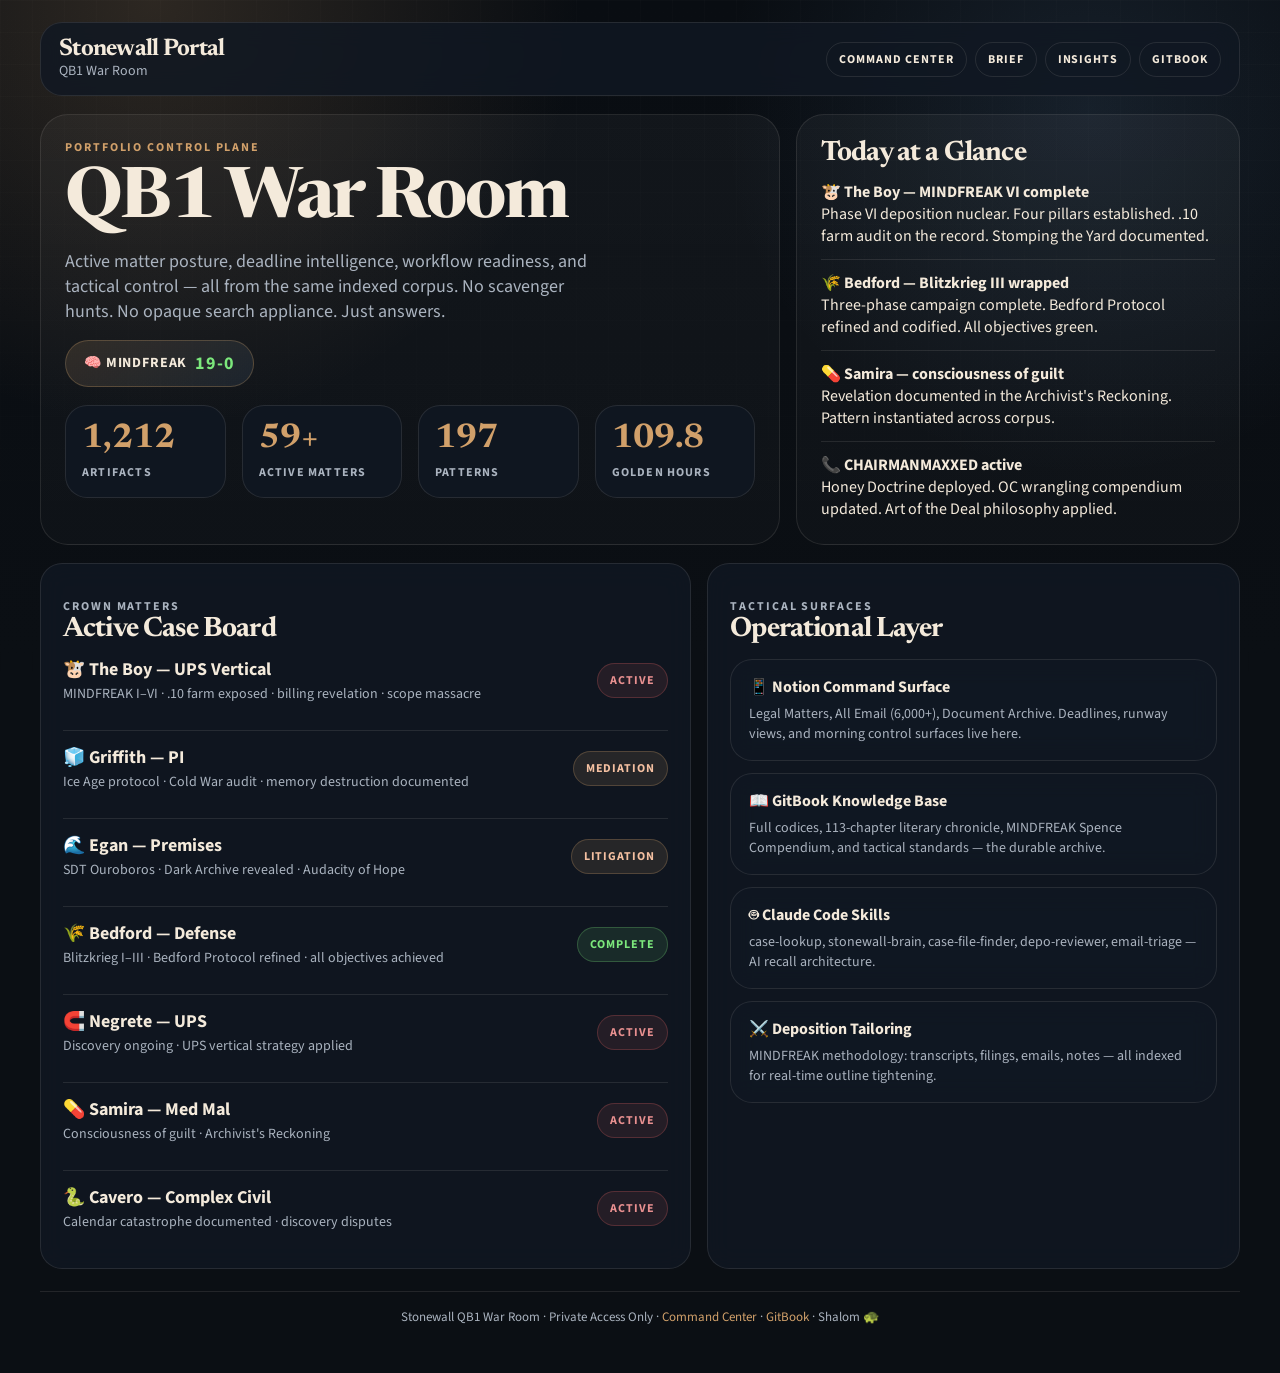
==== docs/portal/index.html @ f3777668 "feat: elite private command center rebuild — GitHub Pages Complete rewrite of docs/index.html, docs/" ====
<!DOCTYPE html>
<html lang="en">
<head>
  <meta charset="utf-8">
  <meta name="viewport" content="width=device-width, initial-scale=1">
  <title>Stonewall Portal — QB1 War Room</title>
  <meta name="description" content="Private operational portal for QB1 active matters.">
  <link rel="preconnect" href="https://fonts.googleapis.com">
  <link rel="preconnect" href="https://fonts.gstatic.com" crossorigin>
  <link href="https://fonts.googleapis.com/css2?family=Newsreader:opsz,wght@6..72,500;6..72,700&family=Source+Sans+3:wght@400;600;700&display=swap" rel="stylesheet">
  <style>
    :root {
      --bg: #0b0f14;
      --panel: rgba(17, 24, 35, 0.82);
      --line: rgba(244, 234, 219, 0.1);
      --line-strong: rgba(209, 160, 106, 0.28);
      --text: #f4eadb;
      --muted: #aab3bf;
      --accent: #d1a06a;
      --accent-2: #77a7d9;
      --accent-soft: rgba(209, 160, 106, 0.12);
      --max: 1200px;
    }
    * { box-sizing: border-box; }
    body {
      margin: 0;
      font-family: "Source Sans 3", sans-serif;
      color: var(--text);
      background:
        radial-gradient(circle at 12% 0%, rgba(209, 160, 106, 0.18), transparent 24%),
        radial-gradient(circle at 85% 8%, rgba(119, 167, 217, 0.12), transparent 22%),
        linear-gradient(180deg, #090d12 0%, var(--bg) 48%, #0b0f14 100%);
    }
    body::before {
      content: "";
      position: fixed; inset: 0;
      pointer-events: none;
      background-image:
        linear-gradient(rgba(244, 234, 219, 0.03) 1px, transparent 1px),
        linear-gradient(90deg, rgba(244, 234, 219, 0.03) 1px, transparent 1px);
      background-size: 32px 32px;
      mask-image: linear-gradient(180deg, rgba(0,0,0,0.5), transparent 85%);
    }
    a { color: inherit; }
    .shell { width: min(var(--max), calc(100% - 32px)); margin: 0 auto; padding: 22px 0 34px; }
    .topbar,
    .metric,
    .panel,
    .case-card,
    .timeline-item {
      border: 1px solid var(--line);
      border-radius: 22px;
      background: var(--panel);
      backdrop-filter: blur(12px);
    }
    .topbar {
      display: flex; align-items: center;
      justify-content: space-between;
      gap: 16px; padding: 14px 18px;
    }
    .brand {
      display: flex; flex-direction: column;
      text-decoration: none;
    }
    .brand strong, h1, h2, h3 {
      font-family: "Newsreader", serif;
      letter-spacing: -0.03em;
    }
    .brand strong { font-size: 24px; line-height: 1; }
    .brand span, .chip, .meta, .list li span, .timeline-item p, .eyebrow { color: var(--muted); }
    .brand span, .meta, .list li span, .timeline-item p { font-size: 14px; }
    .nav { display: flex; flex-wrap: wrap; gap: 8px; }
    .nav a, .chip {
      padding: 8px 12px; border-radius: 999px;
      border: 1px solid var(--line);
      text-decoration: none; font-size: 12px;
      font-weight: 700; letter-spacing: 0.08em;
      text-transform: uppercase;
      transition: background 0.15s ease, border-color 0.15s ease;
    }
    .nav a:hover { background: rgba(209, 160, 106, 0.08); border-color: var(--line-strong); }
    .hero {
      display: grid;
      grid-template-columns: minmax(0, 1.25fr) minmax(280px, 0.75fr);
      gap: 16px; padding-top: 18px;
    }
    .hero-card, .sidebar {
      padding: 24px;
      border: 1px solid var(--line);
      border-radius: 28px;
      background: linear-gradient(180deg, rgba(255,255,255,0.04), rgba(255,255,255,0.02));
    }
    .eyebrow {
      margin: 0; font-size: 12px;
      letter-spacing: 0.16em;
      text-transform: uppercase; font-weight: 700;
      color: var(--accent);
    }
    h1 { margin: 12px 0 0; font-size: clamp(42px, 6vw, 70px); line-height: 0.95; }
    .lede { margin: 14px 0 0; max-width: 58ch; font-size: 18px; color: var(--muted); }
    .mindfreak-badge {
      display: inline-flex; align-items: center; gap: 8px;
      margin-top: 16px; padding: 10px 18px;
      border-radius: 999px;
      background: linear-gradient(135deg, rgba(209, 160, 106, 0.15), rgba(119, 167, 217, 0.1));
      border: 1px solid var(--line-strong);
      font-size: 14px; font-weight: 700;
      letter-spacing: 0.06em;
    }
    .mindfreak-badge .record { color: #7ce87c; font-size: 18px; }
    .metric-grid, .content-grid { display: grid; gap: 16px; }
    .metric-grid { grid-template-columns: repeat(4, minmax(0, 1fr)); margin-top: 18px; }
    .metric {
      padding: 16px;
      transition: transform 0.2s ease, border-color 0.2s ease, box-shadow 0.2s ease;
    }
    .metric:hover {
      transform: translateY(-3px);
      border-color: var(--line-strong);
      box-shadow: 0 12px 40px rgba(209, 160, 106, 0.12);
    }
    .metric strong {
      display: block;
      font-family: "Newsreader", serif;
      font-size: 34px; line-height: 1;
      color: var(--accent);
    }
    .metric span {
      display: block; margin-top: 8px;
      font-size: 12px; letter-spacing: 0.1em;
      text-transform: uppercase; color: var(--muted);
      font-weight: 700;
    }
    .sidebar h3, .panel h2 { margin: 0; font-size: 28px; }
    .sidebar ul, .list { list-style: none; padding: 0; margin: 14px 0 0; display: grid; gap: 12px; }
    .sidebar li, .list li { padding-top: 12px; border-top: 1px solid var(--line); }
    .sidebar li:first-child, .list li:first-child { padding-top: 0; border-top: 0; }
    .content-grid { grid-template-columns: 1.1fr 0.9fr; margin-top: 18px; }
    .panel { padding: 22px; }
    .panel p { margin: 12px 0 0; color: var(--muted); }
    .kpi {
      display: flex; align-items: center;
      justify-content: space-between;
      gap: 12px; padding: 14px 0;
      border-top: 1px solid var(--line);
    }
    .kpi:first-of-type { border-top: 0; padding-top: 0; }
    .kpi strong { display: block; font-size: 18px; }
    .chip {
      background: var(--accent-soft);
      border-color: rgba(209, 160, 106, 0.26);
      color: #f4c0a1; white-space: nowrap;
    }
    .chip--green { background: rgba(124, 232, 124, 0.1); border-color: rgba(124, 232, 124, 0.25); color: #7ce87c; }
    .chip--blue { background: rgba(119, 167, 217, 0.1); border-color: rgba(119, 167, 217, 0.25); color: #a5c8ee; }
    .chip--red { background: rgba(232, 100, 100, 0.1); border-color: rgba(232, 100, 100, 0.25); color: #e89090; }
    .case-card {
      padding: 18px 20px;
      transition: transform 0.2s ease, border-color 0.2s ease, box-shadow 0.2s ease;
      cursor: default;
    }
    .case-card:hover {
      transform: translateY(-3px);
      border-color: var(--line-strong);
      box-shadow: 0 16px 40px rgba(209, 160, 106, 0.15);
    }
    .case-card strong { font-size: 17px; }
    .case-grid { display: grid; gap: 12px; margin-top: 18px; }
    .timeline { display: grid; gap: 12px; margin-top: 16px; }
    .timeline-item { padding: 16px 18px; }
    .timeline-item strong { display: block; font-size: 16px; }
    .timeline-item p { margin: 6px 0 0; }
    .footer {
      margin-top: 22px; font-size: 13px;
      color: var(--muted); text-align: center;
      padding-top: 16px; border-top: 1px solid var(--line);
    }
    .footer a { color: var(--accent); text-decoration: none; }
    .footer a:hover { text-decoration: underline; }
    @media (max-width: 980px) {
      .hero, .content-grid, .metric-grid { grid-template-columns: 1fr; }
    }
  </style>
</head>
<body>
  <main class="shell">
    <header class="topbar">
      <a class="brand" href="../">
        <strong>Stonewall Portal</strong>
        <span>QB1 War Room</span>
      </a>
      <nav class="nav" aria-label="Portal navigation">
        <a href="../">Command Center</a>
        <a href="../official-brief.html">Brief</a>
        <a href="../insights.html">Insights</a>
        <a href="https://maxwell-kemp.gitbook.io/stonewall-qb3/" target="_blank">GitBook</a>
      </nav>
    </header>

    <section class="hero">
      <div class="hero-card">
        <p class="eyebrow">Portfolio Control Plane</p>
        <h1>QB1 War Room</h1>
        <p class="lede">
          Active matter posture, deadline intelligence, workflow readiness, and tactical control — all from the same indexed corpus. No scavenger hunts. No opaque search appliance. Just answers.
        </p>
        <div class="mindfreak-badge">
          🧠 MINDFREAK <span class="record">19-0</span>
        </div>
        <div class="metric-grid">
          <article class="metric">
            <strong>1,212</strong>
            <span>artifacts</span>
          </article>
          <article class="metric">
            <strong>59+</strong>
            <span>active matters</span>
          </article>
          <article class="metric">
            <strong>197</strong>
            <span>patterns</span>
          </article>
          <article class="metric">
            <strong>109.8</strong>
            <span>golden hours</span>
          </article>
        </div>
      </div>
      <aside class="sidebar">
        <h3>Today at a Glance</h3>
        <ul>
          <li>
            <strong>🐮 The Boy — MINDFREAK VI complete</strong><br>
            <span>Phase VI deposition nuclear. Four pillars established. .10 farm audit on the record. Stomping the Yard documented.</span>
          </li>
          <li>
            <strong>🌾 Bedford — Blitzkrieg III wrapped</strong><br>
            <span>Three-phase campaign complete. Bedford Protocol refined and codified. All objectives green.</span>
          </li>
          <li>
            <strong>💊 Samira — consciousness of guilt</strong><br>
            <span>Revelation documented in the Archivist's Reckoning. Pattern instantiated across corpus.</span>
          </li>
          <li>
            <strong>📞 CHAIRMANMAXXED active</strong><br>
            <span>Honey Doctrine deployed. OC wrangling compendium updated. Art of the Deal philosophy applied.</span>
          </li>
        </ul>
      </aside>
    </section>

    <section class="content-grid">
      <article class="panel">
        <p class="eyebrow">Crown Matters</p>
        <h2>Active Case Board</h2>
        <div class="list">
          <div class="kpi">
            <div>
              <strong>🐮 The Boy — UPS Vertical</strong>
              <span class="meta">MINDFREAK I–VI · .10 farm exposed · billing revelation · scope massacre</span>
            </div>
            <span class="chip chip--red">active</span>
          </div>
          <div class="kpi">
            <div>
              <strong>🧊 Griffith — PI</strong>
              <span class="meta">Ice Age protocol · Cold War audit · memory destruction documented</span>
            </div>
            <span class="chip">mediation</span>
          </div>
          <div class="kpi">
            <div>
              <strong>🌊 Egan — Premises</strong>
              <span class="meta">SDT Ouroboros · Dark Archive revealed · Audacity of Hope</span>
            </div>
            <span class="chip">litigation</span>
          </div>
          <div class="kpi">
            <div>
              <strong>🌾 Bedford — Defense</strong>
              <span class="meta">Blitzkrieg I–III · Bedford Protocol refined · all objectives achieved</span>
            </div>
            <span class="chip chip--green">complete</span>
          </div>
          <div class="kpi">
            <div>
              <strong>🧲 Negrete — UPS</strong>
              <span class="meta">Discovery ongoing · UPS vertical strategy applied</span>
            </div>
            <span class="chip chip--red">active</span>
          </div>
          <div class="kpi">
            <div>
              <strong>💊 Samira — Med Mal</strong>
              <span class="meta">Consciousness of guilt · Archivist's Reckoning</span>
            </div>
            <span class="chip chip--red">active</span>
          </div>
          <div class="kpi">
            <div>
              <strong>🐍 Cavero — Complex Civil</strong>
              <span class="meta">Calendar catastrophe documented · discovery disputes</span>
            </div>
            <span class="chip chip--red">active</span>
          </div>
        </div>
      </article>

      <article class="panel">
        <p class="eyebrow">Tactical Surfaces</p>
        <h2>Operational Layer</h2>
        <div class="timeline">
          <div class="timeline-item">
            <strong>📱 Notion Command Surface</strong>
            <p>Legal Matters, All Email (6,000+), Document Archive. Deadlines, runway views, and morning control surfaces live here.</p>
          </div>
          <div class="timeline-item">
            <strong>📖 GitBook Knowledge Base</strong>
            <p>Full codices, 113-chapter literary chronicle, MINDFREAK Spence Compendium, and tactical standards — the durable archive.</p>
          </div>
          <div class="timeline-item">
            <strong>🤖 Claude Code Skills</strong>
            <p>case-lookup, stonewall-brain, case-file-finder, depo-reviewer, email-triage — AI recall architecture.</p>
          </div>
          <div class="timeline-item">
            <strong>⚔️ Deposition Tailoring</strong>
            <p>MINDFREAK methodology: transcripts, filings, emails, notes — all indexed for real-time outline tightening.</p>
          </div>
        </div>
      </article>
    </section>

    <p class="footer">
      Stonewall QB1 War Room · Private Access Only ·
      <a href="../">Command Center</a> ·
      <a href="https://maxwell-kemp.gitbook.io/stonewall-qb3/" target="_blank">GitBook</a> ·
      Shalom 🐢
    </p>
  </main>
</body>
</html>
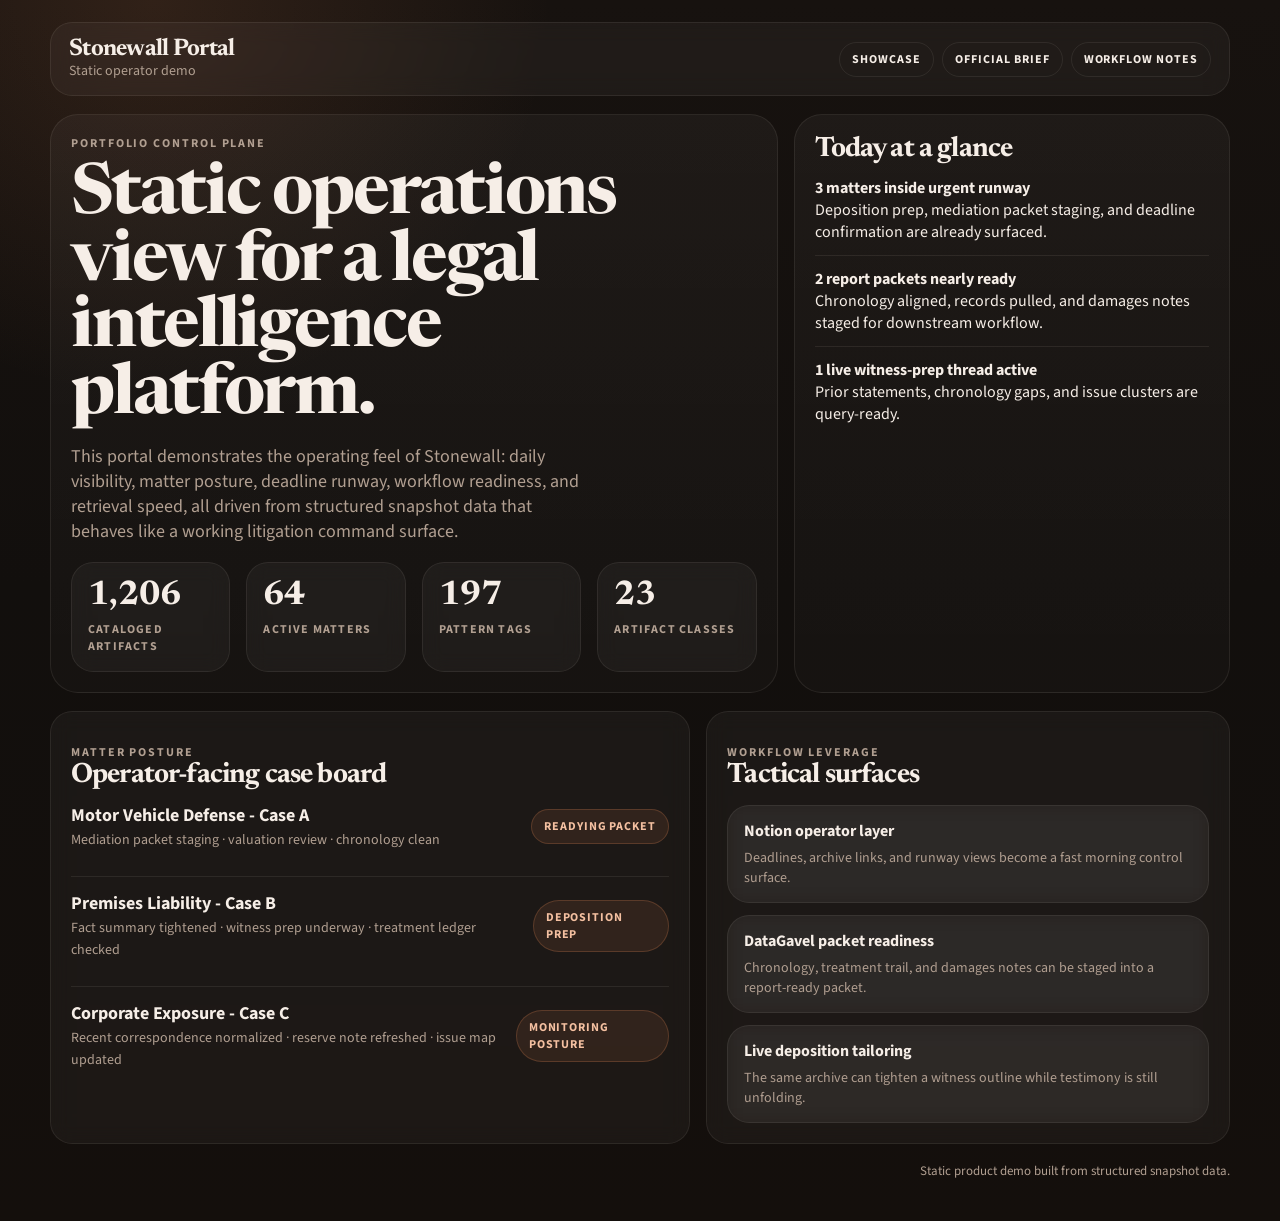
==== commit 6f25c266: "fix: restore public showcase surfaces and add gitbook quarterback path" ====
--- a/docs/portal/index.html
+++ b/docs/portal/index.html
@@ -3,23 +3,21 @@
 <head>
   <meta charset="utf-8">
   <meta name="viewport" content="width=device-width, initial-scale=1">
-  <title>Stonewall Portal — QB1 War Room</title>
-  <meta name="description" content="Private operational portal for QB1 active matters.">
+  <title>Stonewall Portal Demo</title>
+  <meta name="description" content="Static demo of the Stonewall operator portal.">
   <link rel="preconnect" href="https://fonts.googleapis.com">
   <link rel="preconnect" href="https://fonts.gstatic.com" crossorigin>
   <link href="https://fonts.googleapis.com/css2?family=Newsreader:opsz,wght@6..72,500;6..72,700&family=Source+Sans+3:wght@400;600;700&display=swap" rel="stylesheet">
   <style>
     :root {
-      --bg: #0b0f14;
-      --panel: rgba(17, 24, 35, 0.82);
-      --line: rgba(244, 234, 219, 0.1);
-      --line-strong: rgba(209, 160, 106, 0.28);
-      --text: #f4eadb;
-      --muted: #aab3bf;
-      --accent: #d1a06a;
-      --accent-2: #77a7d9;
-      --accent-soft: rgba(209, 160, 106, 0.12);
-      --max: 1200px;
+      --bg: #120f0d;
+      --panel: rgba(255,248,240,0.04);
+      --line: rgba(255,240,228,0.08);
+      --text: #f6eee7;
+      --muted: #b19f91;
+      --accent: #cf7d4e;
+      --accent-soft: rgba(207,125,78,0.12);
+      --max: 1180px;
     }
     * { box-sizing: border-box; }
     body {
@@ -27,158 +25,213 @@
       font-family: "Source Sans 3", sans-serif;
       color: var(--text);
       background:
-        radial-gradient(circle at 12% 0%, rgba(209, 160, 106, 0.18), transparent 24%),
-        radial-gradient(circle at 85% 8%, rgba(119, 167, 217, 0.12), transparent 22%),
-        linear-gradient(180deg, #090d12 0%, var(--bg) 48%, #0b0f14 100%);
-    }
-    body::before {
-      content: "";
-      position: fixed; inset: 0;
-      pointer-events: none;
-      background-image:
-        linear-gradient(rgba(244, 234, 219, 0.03) 1px, transparent 1px),
-        linear-gradient(90deg, rgba(244, 234, 219, 0.03) 1px, transparent 1px);
-      background-size: 32px 32px;
-      mask-image: linear-gradient(180deg, rgba(0,0,0,0.5), transparent 85%);
+        radial-gradient(circle at 12% 0%, rgba(207,125,78,0.14), transparent 24%),
+        linear-gradient(180deg, #17120f 0%, var(--bg) 48%, #140f0c 100%);
     }
     a { color: inherit; }
-    .shell { width: min(var(--max), calc(100% - 32px)); margin: 0 auto; padding: 22px 0 34px; }
+    .shell {
+      width: min(var(--max), calc(100% - 28px));
+      margin: 0 auto;
+      padding: 22px 0 28px;
+    }
     .topbar,
     .metric,
     .panel,
-    .case-card,
     .timeline-item {
       border: 1px solid var(--line);
       border-radius: 22px;
       background: var(--panel);
-      backdrop-filter: blur(12px);
+      backdrop-filter: blur(10px);
     }
     .topbar {
-      display: flex; align-items: center;
+      display: flex;
+      align-items: center;
       justify-content: space-between;
-      gap: 16px; padding: 14px 18px;
+      gap: 16px;
+      padding: 14px 18px;
     }
     .brand {
-      display: flex; flex-direction: column;
+      display: flex;
+      flex-direction: column;
       text-decoration: none;
     }
-    .brand strong, h1, h2, h3 {
+    .brand strong,
+    h1, h2, h3 {
       font-family: "Newsreader", serif;
       letter-spacing: -0.03em;
     }
-    .brand strong { font-size: 24px; line-height: 1; }
-    .brand span, .chip, .meta, .list li span, .timeline-item p, .eyebrow { color: var(--muted); }
-    .brand span, .meta, .list li span, .timeline-item p { font-size: 14px; }
-    .nav { display: flex; flex-wrap: wrap; gap: 8px; }
-    .nav a, .chip {
-      padding: 8px 12px; border-radius: 999px;
+    .brand strong {
+      font-size: 24px;
+      line-height: 1;
+    }
+    .brand span,
+    .chip,
+    .meta,
+    .timeline-item p,
+    .eyebrow {
+      color: var(--muted);
+    }
+    .brand span,
+    .meta,
+    .timeline-item p {
+      font-size: 14px;
+    }
+    .nav {
+      display: flex;
+      flex-wrap: wrap;
+      gap: 8px;
+    }
+    .nav a,
+    .chip {
+      padding: 8px 12px;
+      border-radius: 999px;
       border: 1px solid var(--line);
-      text-decoration: none; font-size: 12px;
-      font-weight: 700; letter-spacing: 0.08em;
+      text-decoration: none;
+      font-size: 12px;
+      font-weight: 700;
+      letter-spacing: 0.08em;
       text-transform: uppercase;
-      transition: background 0.15s ease, border-color 0.15s ease;
-    }
-    .nav a:hover { background: rgba(209, 160, 106, 0.08); border-color: var(--line-strong); }
+    }
     .hero {
       display: grid;
       grid-template-columns: minmax(0, 1.25fr) minmax(280px, 0.75fr);
-      gap: 16px; padding-top: 18px;
-    }
-    .hero-card, .sidebar {
-      padding: 24px;
+      gap: 16px;
+      padding-top: 18px;
+    }
+    .hero-card,
+    .sidebar {
+      padding: 20px;
       border: 1px solid var(--line);
       border-radius: 28px;
       background: linear-gradient(180deg, rgba(255,255,255,0.04), rgba(255,255,255,0.02));
     }
     .eyebrow {
-      margin: 0; font-size: 12px;
+      margin: 0;
+      font-size: 12px;
       letter-spacing: 0.16em;
-      text-transform: uppercase; font-weight: 700;
-      color: var(--accent);
-    }
-    h1 { margin: 12px 0 0; font-size: clamp(42px, 6vw, 70px); line-height: 0.95; }
-    .lede { margin: 14px 0 0; max-width: 58ch; font-size: 18px; color: var(--muted); }
-    .mindfreak-badge {
-      display: inline-flex; align-items: center; gap: 8px;
-      margin-top: 16px; padding: 10px 18px;
-      border-radius: 999px;
-      background: linear-gradient(135deg, rgba(209, 160, 106, 0.15), rgba(119, 167, 217, 0.1));
-      border: 1px solid var(--line-strong);
-      font-size: 14px; font-weight: 700;
-      letter-spacing: 0.06em;
-    }
-    .mindfreak-badge .record { color: #7ce87c; font-size: 18px; }
-    .metric-grid, .content-grid { display: grid; gap: 16px; }
-    .metric-grid { grid-template-columns: repeat(4, minmax(0, 1fr)); margin-top: 18px; }
+      text-transform: uppercase;
+      font-weight: 700;
+    }
+    h1 {
+      margin: 12px 0 0;
+      font-size: clamp(42px, 6vw, 70px);
+      line-height: 0.95;
+    }
+    .lede {
+      margin: 14px 0 0;
+      max-width: 58ch;
+      font-size: 18px;
+      color: var(--muted);
+    }
+    .metric-grid,
+    .content-grid {
+      display: grid;
+      gap: 16px;
+    }
+    .metric-grid {
+      grid-template-columns: repeat(4, minmax(0, 1fr));
+      margin-top: 18px;
+    }
     .metric {
       padding: 16px;
-      transition: transform 0.2s ease, border-color 0.2s ease, box-shadow 0.2s ease;
-    }
-    .metric:hover {
-      transform: translateY(-3px);
-      border-color: var(--line-strong);
-      box-shadow: 0 12px 40px rgba(209, 160, 106, 0.12);
     }
     .metric strong {
       display: block;
       font-family: "Newsreader", serif;
-      font-size: 34px; line-height: 1;
-      color: var(--accent);
+      font-size: 34px;
+      line-height: 1;
     }
     .metric span {
-      display: block; margin-top: 8px;
-      font-size: 12px; letter-spacing: 0.1em;
-      text-transform: uppercase; color: var(--muted);
+      display: block;
+      margin-top: 8px;
+      font-size: 12px;
+      letter-spacing: 0.1em;
+      text-transform: uppercase;
+      color: var(--muted);
       font-weight: 700;
     }
-    .sidebar h3, .panel h2 { margin: 0; font-size: 28px; }
-    .sidebar ul, .list { list-style: none; padding: 0; margin: 14px 0 0; display: grid; gap: 12px; }
-    .sidebar li, .list li { padding-top: 12px; border-top: 1px solid var(--line); }
-    .sidebar li:first-child, .list li:first-child { padding-top: 0; border-top: 0; }
-    .content-grid { grid-template-columns: 1.1fr 0.9fr; margin-top: 18px; }
-    .panel { padding: 22px; }
-    .panel p { margin: 12px 0 0; color: var(--muted); }
+    .sidebar h3,
+    .panel h2 {
+      margin: 0;
+      font-size: 28px;
+    }
+    .sidebar ul,
+    .list {
+      list-style: none;
+      padding: 0;
+      margin: 14px 0 0;
+      display: grid;
+      gap: 12px;
+    }
+    .sidebar li,
+    .list li {
+      padding-top: 12px;
+      border-top: 1px solid var(--line);
+    }
+    .sidebar li:first-child,
+    .list li:first-child {
+      padding-top: 0;
+      border-top: 0;
+    }
+    .content-grid {
+      grid-template-columns: 1.1fr 0.9fr;
+      margin-top: 18px;
+    }
+    .panel {
+      padding: 20px;
+    }
+    .panel p {
+      margin: 12px 0 0;
+      color: var(--muted);
+    }
     .kpi {
-      display: flex; align-items: center;
+      display: flex;
+      align-items: center;
       justify-content: space-between;
-      gap: 12px; padding: 14px 0;
+      gap: 12px;
+      padding: 14px 0;
       border-top: 1px solid var(--line);
     }
-    .kpi:first-of-type { border-top: 0; padding-top: 0; }
-    .kpi strong { display: block; font-size: 18px; }
+    .kpi:first-of-type {
+      border-top: 0;
+      padding-top: 0;
+    }
+    .kpi strong {
+      display: block;
+      font-size: 18px;
+    }
     .chip {
       background: var(--accent-soft);
-      border-color: rgba(209, 160, 106, 0.26);
-      color: #f4c0a1; white-space: nowrap;
-    }
-    .chip--green { background: rgba(124, 232, 124, 0.1); border-color: rgba(124, 232, 124, 0.25); color: #7ce87c; }
-    .chip--blue { background: rgba(119, 167, 217, 0.1); border-color: rgba(119, 167, 217, 0.25); color: #a5c8ee; }
-    .chip--red { background: rgba(232, 100, 100, 0.1); border-color: rgba(232, 100, 100, 0.25); color: #e89090; }
-    .case-card {
-      padding: 18px 20px;
-      transition: transform 0.2s ease, border-color 0.2s ease, box-shadow 0.2s ease;
-      cursor: default;
-    }
-    .case-card:hover {
-      transform: translateY(-3px);
-      border-color: var(--line-strong);
-      box-shadow: 0 16px 40px rgba(209, 160, 106, 0.15);
-    }
-    .case-card strong { font-size: 17px; }
-    .case-grid { display: grid; gap: 12px; margin-top: 18px; }
-    .timeline { display: grid; gap: 12px; margin-top: 16px; }
-    .timeline-item { padding: 16px 18px; }
-    .timeline-item strong { display: block; font-size: 16px; }
-    .timeline-item p { margin: 6px 0 0; }
+      border-color: rgba(207,125,78,0.26);
+      color: #f4c0a1;
+    }
+    .timeline {
+      display: grid;
+      gap: 12px;
+      margin-top: 16px;
+    }
+    .timeline-item {
+      padding: 14px 16px;
+    }
+    .timeline-item strong {
+      display: block;
+      font-size: 16px;
+    }
+    .timeline-item p {
+      margin: 6px 0 0;
+    }
     .footer {
-      margin-top: 22px; font-size: 13px;
-      color: var(--muted); text-align: center;
-      padding-top: 16px; border-top: 1px solid var(--line);
-    }
-    .footer a { color: var(--accent); text-decoration: none; }
-    .footer a:hover { text-decoration: underline; }
+      margin-top: 18px;
+      font-size: 13px;
+      color: var(--muted);
+      text-align: right;
+    }
     @media (max-width: 980px) {
-      .hero, .content-grid, .metric-grid { grid-template-columns: 1fr; }
+      .hero,
+      .content-grid,
+      .metric-grid {
+        grid-template-columns: 1fr;
+      }
     }
   </style>
 </head>
@@ -187,63 +240,55 @@
     <header class="topbar">
       <a class="brand" href="../">
         <strong>Stonewall Portal</strong>
-        <span>QB1 War Room</span>
+        <span>Static operator demo</span>
       </a>
       <nav class="nav" aria-label="Portal navigation">
-        <a href="../">Command Center</a>
-        <a href="../official-brief.html">Brief</a>
-        <a href="../insights.html">Insights</a>
-        <a href="https://maxwell-kemp.gitbook.io/stonewall-qb3/" target="_blank">GitBook</a>
+        <a href="../">Showcase</a>
+        <a href="../official-brief.html">Official Brief</a>
+        <a href="../insights.html">Workflow Notes</a>
       </nav>
     </header>
 
     <section class="hero">
       <div class="hero-card">
         <p class="eyebrow">Portfolio Control Plane</p>
-        <h1>QB1 War Room</h1>
+        <h1>Static operations view for a legal intelligence platform.</h1>
         <p class="lede">
-          Active matter posture, deadline intelligence, workflow readiness, and tactical control — all from the same indexed corpus. No scavenger hunts. No opaque search appliance. Just answers.
+          This portal demonstrates the operating feel of Stonewall: daily visibility, matter posture, deadline runway, workflow readiness, and retrieval speed, all driven from structured snapshot data that behaves like a working litigation command surface.
         </p>
-        <div class="mindfreak-badge">
-          🧠 MINDFREAK <span class="record">19-0</span>
-        </div>
         <div class="metric-grid">
           <article class="metric">
-            <strong>1,212</strong>
-            <span>artifacts</span>
+            <strong>1,206</strong>
+            <span>cataloged artifacts</span>
           </article>
           <article class="metric">
-            <strong>59+</strong>
+            <strong>64</strong>
             <span>active matters</span>
           </article>
           <article class="metric">
             <strong>197</strong>
-            <span>patterns</span>
+            <span>pattern tags</span>
           </article>
           <article class="metric">
-            <strong>109.8</strong>
-            <span>golden hours</span>
+            <strong>23</strong>
+            <span>artifact classes</span>
           </article>
         </div>
       </div>
       <aside class="sidebar">
-        <h3>Today at a Glance</h3>
+        <h3>Today at a glance</h3>
         <ul>
           <li>
-            <strong>🐮 The Boy — MINDFREAK VI complete</strong><br>
-            <span>Phase VI deposition nuclear. Four pillars established. .10 farm audit on the record. Stomping the Yard documented.</span>
+            <strong>3 matters inside urgent runway</strong><br>
+            <span>Deposition prep, mediation packet staging, and deadline confirmation are already surfaced.</span>
           </li>
           <li>
-            <strong>🌾 Bedford — Blitzkrieg III wrapped</strong><br>
-            <span>Three-phase campaign complete. Bedford Protocol refined and codified. All objectives green.</span>
+            <strong>2 report packets nearly ready</strong><br>
+            <span>Chronology aligned, records pulled, and damages notes staged for downstream workflow.</span>
           </li>
           <li>
-            <strong>💊 Samira — consciousness of guilt</strong><br>
-            <span>Revelation documented in the Archivist's Reckoning. Pattern instantiated across corpus.</span>
-          </li>
-          <li>
-            <strong>📞 CHAIRMANMAXXED active</strong><br>
-            <span>Honey Doctrine deployed. OC wrangling compendium updated. Art of the Deal philosophy applied.</span>
+            <strong>1 live witness-prep thread active</strong><br>
+            <span>Prior statements, chronology gaps, and issue clusters are query-ready.</span>
           </li>
         </ul>
       </aside>
@@ -251,91 +296,54 @@
 
     <section class="content-grid">
       <article class="panel">
-        <p class="eyebrow">Crown Matters</p>
-        <h2>Active Case Board</h2>
+        <p class="eyebrow">Matter posture</p>
+        <h2>Operator-facing case board</h2>
         <div class="list">
           <div class="kpi">
             <div>
-              <strong>🐮 The Boy — UPS Vertical</strong>
-              <span class="meta">MINDFREAK I–VI · .10 farm exposed · billing revelation · scope massacre</span>
+              <strong>Motor Vehicle Defense - Case A</strong>
+              <span class="meta">Mediation packet staging · valuation review · chronology clean</span>
             </div>
-            <span class="chip chip--red">active</span>
+            <span class="chip">readying packet</span>
           </div>
           <div class="kpi">
             <div>
-              <strong>🧊 Griffith — PI</strong>
-              <span class="meta">Ice Age protocol · Cold War audit · memory destruction documented</span>
+              <strong>Premises Liability - Case B</strong>
+              <span class="meta">Fact summary tightened · witness prep underway · treatment ledger checked</span>
             </div>
-            <span class="chip">mediation</span>
+            <span class="chip">deposition prep</span>
           </div>
           <div class="kpi">
             <div>
-              <strong>🌊 Egan — Premises</strong>
-              <span class="meta">SDT Ouroboros · Dark Archive revealed · Audacity of Hope</span>
+              <strong>Corporate Exposure - Case C</strong>
+              <span class="meta">Recent correspondence normalized · reserve note refreshed · issue map updated</span>
             </div>
-            <span class="chip">litigation</span>
-          </div>
-          <div class="kpi">
-            <div>
-              <strong>🌾 Bedford — Defense</strong>
-              <span class="meta">Blitzkrieg I–III · Bedford Protocol refined · all objectives achieved</span>
-            </div>
-            <span class="chip chip--green">complete</span>
-          </div>
-          <div class="kpi">
-            <div>
-              <strong>🧲 Negrete — UPS</strong>
-              <span class="meta">Discovery ongoing · UPS vertical strategy applied</span>
-            </div>
-            <span class="chip chip--red">active</span>
-          </div>
-          <div class="kpi">
-            <div>
-              <strong>💊 Samira — Med Mal</strong>
-              <span class="meta">Consciousness of guilt · Archivist's Reckoning</span>
-            </div>
-            <span class="chip chip--red">active</span>
-          </div>
-          <div class="kpi">
-            <div>
-              <strong>🐍 Cavero — Complex Civil</strong>
-              <span class="meta">Calendar catastrophe documented · discovery disputes</span>
-            </div>
-            <span class="chip chip--red">active</span>
+            <span class="chip">monitoring posture</span>
           </div>
         </div>
       </article>
 
       <article class="panel">
-        <p class="eyebrow">Tactical Surfaces</p>
-        <h2>Operational Layer</h2>
+        <p class="eyebrow">Workflow leverage</p>
+        <h2>Tactical surfaces</h2>
         <div class="timeline">
           <div class="timeline-item">
-            <strong>📱 Notion Command Surface</strong>
-            <p>Legal Matters, All Email (6,000+), Document Archive. Deadlines, runway views, and morning control surfaces live here.</p>
+            <strong>Notion operator layer</strong>
+            <p>Deadlines, archive links, and runway views become a fast morning control surface.</p>
           </div>
           <div class="timeline-item">
-            <strong>📖 GitBook Knowledge Base</strong>
-            <p>Full codices, 113-chapter literary chronicle, MINDFREAK Spence Compendium, and tactical standards — the durable archive.</p>
+            <strong>DataGavel packet readiness</strong>
+            <p>Chronology, treatment trail, and damages notes can be staged into a report-ready packet.</p>
           </div>
           <div class="timeline-item">
-            <strong>🤖 Claude Code Skills</strong>
-            <p>case-lookup, stonewall-brain, case-file-finder, depo-reviewer, email-triage — AI recall architecture.</p>
-          </div>
-          <div class="timeline-item">
-            <strong>⚔️ Deposition Tailoring</strong>
-            <p>MINDFREAK methodology: transcripts, filings, emails, notes — all indexed for real-time outline tightening.</p>
+            <strong>Live deposition tailoring</strong>
+            <p>The same archive can tighten a witness outline while testimony is still unfolding.</p>
           </div>
         </div>
       </article>
     </section>
 
-    <p class="footer">
-      Stonewall QB1 War Room · Private Access Only ·
-      <a href="../">Command Center</a> ·
-      <a href="https://maxwell-kemp.gitbook.io/stonewall-qb3/" target="_blank">GitBook</a> ·
-      Shalom 🐢
-    </p>
+    <p class="footer">Static product demo built from structured snapshot data.</p>
   </main>
 </body>
-</html>+</html>
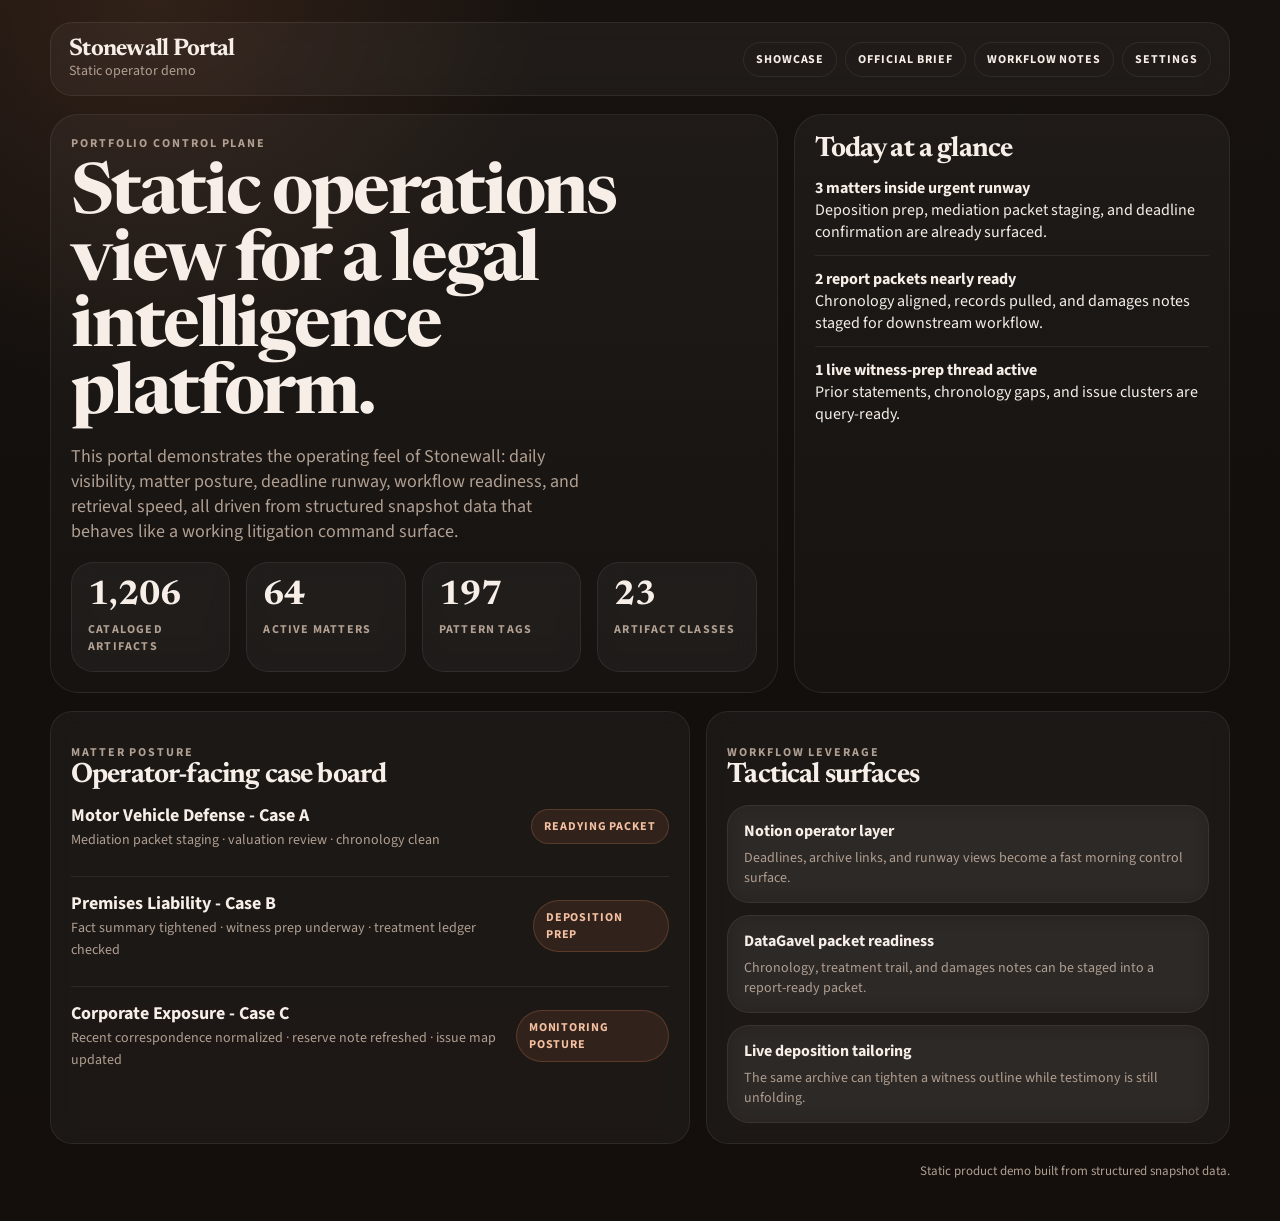
==== commit c77eca70: "feat(portal): add user settings page with profile, integrations, pipeline, notifications, display, a" ====
--- a/docs/portal/index.html
+++ b/docs/portal/index.html
@@ -246,6 +246,7 @@
         <a href="../">Showcase</a>
         <a href="../official-brief.html">Official Brief</a>
         <a href="../insights.html">Workflow Notes</a>
+        <a href="settings.html">Settings</a>
       </nav>
     </header>
 
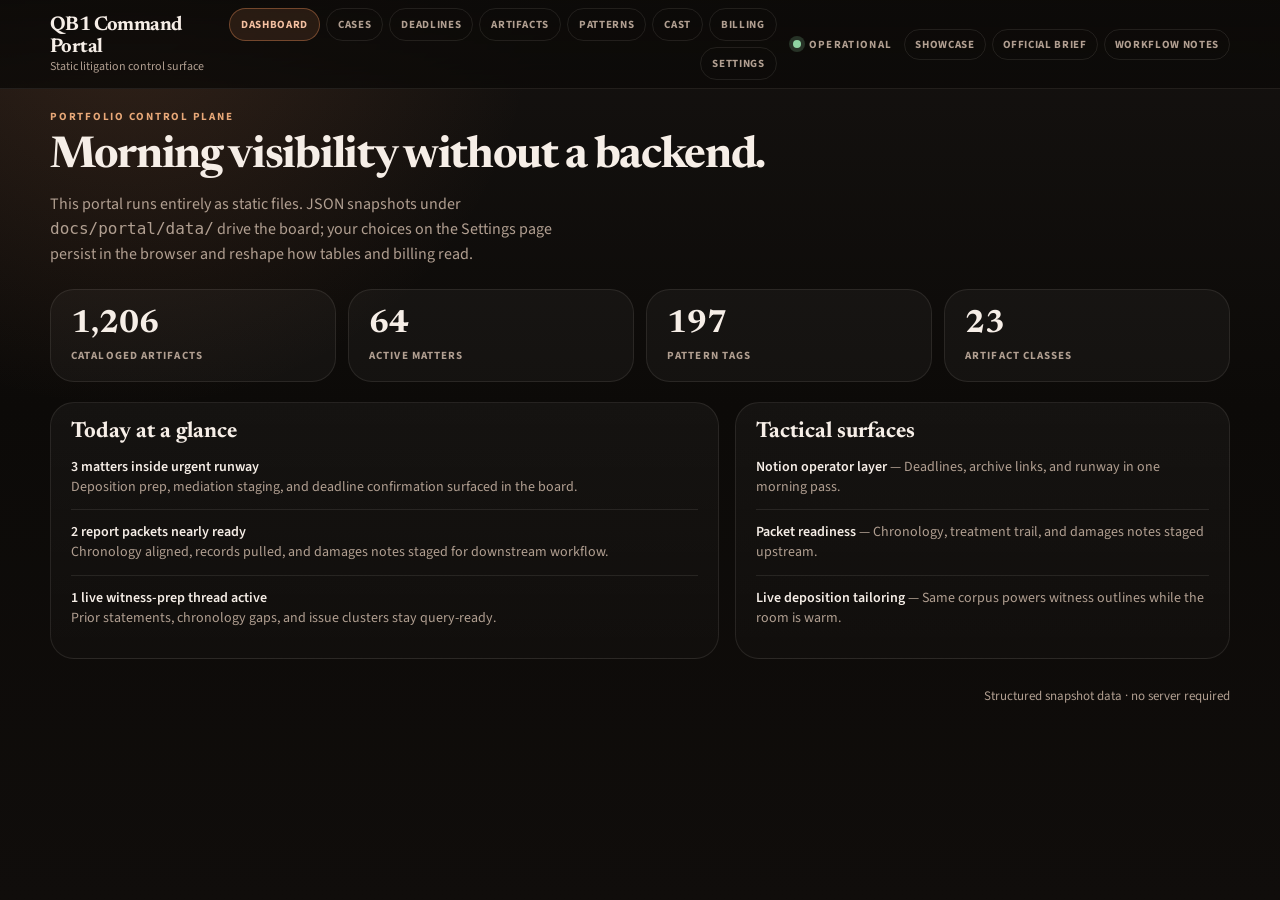
==== commit 7ab82dd1: "feat(portal): QB1 multi-page app with JSON data and local settings Replace static portal placeholder" ====
--- a/docs/portal/index.html
+++ b/docs/portal/index.html
@@ -3,348 +3,285 @@
 <head>
   <meta charset="utf-8">
   <meta name="viewport" content="width=device-width, initial-scale=1">
-  <title>Stonewall Portal Demo</title>
-  <meta name="description" content="Static demo of the Stonewall operator portal.">
+  <title>QB1 Command Portal — Stonewall</title>
+  <meta name="description" content="Static operator dashboard demo: matters, deadlines, artifacts, patterns, cast, billing, and local preferences.">
   <link rel="preconnect" href="https://fonts.googleapis.com">
   <link rel="preconnect" href="https://fonts.gstatic.com" crossorigin>
   <link href="https://fonts.googleapis.com/css2?family=Newsreader:opsz,wght@6..72,500;6..72,700&family=Source+Sans+3:wght@400;600;700&display=swap" rel="stylesheet">
-  <style>
-    :root {
-      --bg: #120f0d;
-      --panel: rgba(255,248,240,0.04);
-      --line: rgba(255,240,228,0.08);
-      --text: #f6eee7;
-      --muted: #b19f91;
-      --accent: #cf7d4e;
-      --accent-soft: rgba(207,125,78,0.12);
-      --max: 1180px;
-    }
-    * { box-sizing: border-box; }
-    body {
-      margin: 0;
-      font-family: "Source Sans 3", sans-serif;
-      color: var(--text);
-      background:
-        radial-gradient(circle at 12% 0%, rgba(207,125,78,0.14), transparent 24%),
-        linear-gradient(180deg, #17120f 0%, var(--bg) 48%, #140f0c 100%);
-    }
-    a { color: inherit; }
-    .shell {
-      width: min(var(--max), calc(100% - 28px));
-      margin: 0 auto;
-      padding: 22px 0 28px;
-    }
-    .topbar,
-    .metric,
-    .panel,
-    .timeline-item {
-      border: 1px solid var(--line);
-      border-radius: 22px;
-      background: var(--panel);
-      backdrop-filter: blur(10px);
-    }
-    .topbar {
-      display: flex;
-      align-items: center;
-      justify-content: space-between;
-      gap: 16px;
-      padding: 14px 18px;
-    }
-    .brand {
-      display: flex;
-      flex-direction: column;
-      text-decoration: none;
-    }
-    .brand strong,
-    h1, h2, h3 {
-      font-family: "Newsreader", serif;
-      letter-spacing: -0.03em;
-    }
-    .brand strong {
-      font-size: 24px;
-      line-height: 1;
-    }
-    .brand span,
-    .chip,
-    .meta,
-    .timeline-item p,
-    .eyebrow {
-      color: var(--muted);
-    }
-    .brand span,
-    .meta,
-    .timeline-item p {
-      font-size: 14px;
-    }
-    .nav {
-      display: flex;
-      flex-wrap: wrap;
-      gap: 8px;
-    }
-    .nav a,
-    .chip {
-      padding: 8px 12px;
-      border-radius: 999px;
-      border: 1px solid var(--line);
-      text-decoration: none;
-      font-size: 12px;
-      font-weight: 700;
-      letter-spacing: 0.08em;
-      text-transform: uppercase;
-    }
-    .hero {
-      display: grid;
-      grid-template-columns: minmax(0, 1.25fr) minmax(280px, 0.75fr);
-      gap: 16px;
-      padding-top: 18px;
-    }
-    .hero-card,
-    .sidebar {
-      padding: 20px;
-      border: 1px solid var(--line);
-      border-radius: 28px;
-      background: linear-gradient(180deg, rgba(255,255,255,0.04), rgba(255,255,255,0.02));
-    }
-    .eyebrow {
-      margin: 0;
-      font-size: 12px;
-      letter-spacing: 0.16em;
-      text-transform: uppercase;
-      font-weight: 700;
-    }
-    h1 {
-      margin: 12px 0 0;
-      font-size: clamp(42px, 6vw, 70px);
-      line-height: 0.95;
-    }
-    .lede {
-      margin: 14px 0 0;
-      max-width: 58ch;
-      font-size: 18px;
-      color: var(--muted);
-    }
-    .metric-grid,
-    .content-grid {
-      display: grid;
-      gap: 16px;
-    }
-    .metric-grid {
-      grid-template-columns: repeat(4, minmax(0, 1fr));
-      margin-top: 18px;
-    }
-    .metric {
-      padding: 16px;
-    }
-    .metric strong {
-      display: block;
-      font-family: "Newsreader", serif;
-      font-size: 34px;
-      line-height: 1;
-    }
-    .metric span {
-      display: block;
-      margin-top: 8px;
-      font-size: 12px;
-      letter-spacing: 0.1em;
-      text-transform: uppercase;
-      color: var(--muted);
-      font-weight: 700;
-    }
-    .sidebar h3,
-    .panel h2 {
-      margin: 0;
-      font-size: 28px;
-    }
-    .sidebar ul,
-    .list {
-      list-style: none;
-      padding: 0;
-      margin: 14px 0 0;
-      display: grid;
-      gap: 12px;
-    }
-    .sidebar li,
-    .list li {
-      padding-top: 12px;
-      border-top: 1px solid var(--line);
-    }
-    .sidebar li:first-child,
-    .list li:first-child {
-      padding-top: 0;
-      border-top: 0;
-    }
-    .content-grid {
-      grid-template-columns: 1.1fr 0.9fr;
-      margin-top: 18px;
-    }
-    .panel {
-      padding: 20px;
-    }
-    .panel p {
-      margin: 12px 0 0;
-      color: var(--muted);
-    }
-    .kpi {
-      display: flex;
-      align-items: center;
-      justify-content: space-between;
-      gap: 12px;
-      padding: 14px 0;
-      border-top: 1px solid var(--line);
-    }
-    .kpi:first-of-type {
-      border-top: 0;
-      padding-top: 0;
-    }
-    .kpi strong {
-      display: block;
-      font-size: 18px;
-    }
-    .chip {
-      background: var(--accent-soft);
-      border-color: rgba(207,125,78,0.26);
-      color: #f4c0a1;
-    }
-    .timeline {
-      display: grid;
-      gap: 12px;
-      margin-top: 16px;
-    }
-    .timeline-item {
-      padding: 14px 16px;
-    }
-    .timeline-item strong {
-      display: block;
-      font-size: 16px;
-    }
-    .timeline-item p {
-      margin: 6px 0 0;
-    }
-    .footer {
-      margin-top: 18px;
-      font-size: 13px;
-      color: var(--muted);
-      text-align: right;
-    }
-    @media (max-width: 980px) {
-      .hero,
-      .content-grid,
-      .metric-grid {
-        grid-template-columns: 1fr;
-      }
-    }
-  </style>
+  <link rel="stylesheet" href="style.css">
 </head>
 <body>
-  <main class="shell">
-    <header class="topbar">
+  <a class="skip-link" href="#main">Skip to content</a>
+
+  <header class="portal-top">
+    <div class="portal-top__inner">
       <a class="brand" href="../">
-        <strong>Stonewall Portal</strong>
-        <span>Static operator demo</span>
+        <strong>QB1 Command Portal</strong>
+        <span>Static litigation control surface</span>
       </a>
-      <nav class="nav" aria-label="Portal navigation">
-        <a href="../">Showcase</a>
-        <a href="../official-brief.html">Official Brief</a>
-        <a href="../insights.html">Workflow Notes</a>
-        <a href="settings.html">Settings</a>
+      <nav class="portal-nav" aria-label="Portal sections">
+        <button type="button" data-page="dashboard">Dashboard</button>
+        <button type="button" data-page="cases">Cases</button>
+        <button type="button" data-page="deadlines">Deadlines</button>
+        <button type="button" data-page="artifacts">Artifacts</button>
+        <button type="button" data-page="patterns">Patterns</button>
+        <button type="button" data-page="characters">Cast</button>
+        <button type="button" data-page="billing">Billing</button>
+        <button type="button" data-page="settings">Settings</button>
       </nav>
-    </header>
-
-    <section class="hero">
-      <div class="hero-card">
-        <p class="eyebrow">Portfolio Control Plane</p>
-        <h1>Static operations view for a legal intelligence platform.</h1>
-        <p class="lede">
-          This portal demonstrates the operating feel of Stonewall: daily visibility, matter posture, deadline runway, workflow readiness, and retrieval speed, all driven from structured snapshot data that behaves like a working litigation command surface.
-        </p>
-        <div class="metric-grid">
-          <article class="metric">
-            <strong>1,206</strong>
-            <span>cataloged artifacts</span>
-          </article>
-          <article class="metric">
-            <strong>64</strong>
-            <span>active matters</span>
-          </article>
-          <article class="metric">
-            <strong>197</strong>
-            <span>pattern tags</span>
-          </article>
-          <article class="metric">
-            <strong>23</strong>
-            <span>artifact classes</span>
-          </article>
-        </div>
-      </div>
-      <aside class="sidebar">
-        <h3>Today at a glance</h3>
-        <ul>
-          <li>
-            <strong>3 matters inside urgent runway</strong><br>
-            <span>Deposition prep, mediation packet staging, and deadline confirmation are already surfaced.</span>
-          </li>
-          <li>
-            <strong>2 report packets nearly ready</strong><br>
-            <span>Chronology aligned, records pulled, and damages notes staged for downstream workflow.</span>
-          </li>
-          <li>
-            <strong>1 live witness-prep thread active</strong><br>
-            <span>Prior statements, chronology gaps, and issue clusters are query-ready.</span>
-          </li>
-        </ul>
-      </aside>
-    </section>
-
-    <section class="content-grid">
-      <article class="panel">
-        <p class="eyebrow">Matter posture</p>
-        <h2>Operator-facing case board</h2>
-        <div class="list">
-          <div class="kpi">
-            <div>
-              <strong>Motor Vehicle Defense - Case A</strong>
-              <span class="meta">Mediation packet staging · valuation review · chronology clean</span>
-            </div>
-            <span class="chip">readying packet</span>
-          </div>
-          <div class="kpi">
-            <div>
-              <strong>Premises Liability - Case B</strong>
-              <span class="meta">Fact summary tightened · witness prep underway · treatment ledger checked</span>
-            </div>
-            <span class="chip">deposition prep</span>
-          </div>
-          <div class="kpi">
-            <div>
-              <strong>Corporate Exposure - Case C</strong>
-              <span class="meta">Recent correspondence normalized · reserve note refreshed · issue map updated</span>
-            </div>
-            <span class="chip">monitoring posture</span>
-          </div>
-        </div>
-      </article>
-
-      <article class="panel">
-        <p class="eyebrow">Workflow leverage</p>
-        <h2>Tactical surfaces</h2>
-        <div class="timeline">
-          <div class="timeline-item">
-            <strong>Notion operator layer</strong>
-            <p>Deadlines, archive links, and runway views become a fast morning control surface.</p>
-          </div>
-          <div class="timeline-item">
-            <strong>DataGavel packet readiness</strong>
-            <p>Chronology, treatment trail, and damages notes can be staged into a report-ready packet.</p>
-          </div>
-          <div class="timeline-item">
-            <strong>Live deposition tailoring</strong>
-            <p>The same archive can tighten a witness outline while testimony is still unfolding.</p>
-          </div>
-        </div>
-      </article>
-    </section>
-
-    <p class="footer">Static product demo built from structured snapshot data.</p>
+      <div class="topbar-right">
+        <span class="topbar-status"><span class="dot" aria-hidden="true"></span>Operational</span>
+        <div class="external-links">
+          <a href="../">Showcase</a>
+          <a href="../official-brief.html">Official Brief</a>
+          <a href="../insights.html">Workflow Notes</a>
+        </div>
+      </div>
+    </div>
+  </header>
+
+  <main id="main">
+    <!-- Dashboard -->
+    <div id="page-dashboard" class="page is-visible">
+      <div class="shell">
+        <header class="page-header">
+          <p class="eyebrow">Portfolio control plane</p>
+          <h1 class="page-title">Morning visibility without a backend.</h1>
+          <p class="lede">
+            This portal runs entirely as static files. JSON snapshots under <code>docs/portal/data/</code> drive the board;
+            your choices on the Settings page persist in the browser and reshape how tables and billing read.
+          </p>
+        </header>
+        <div id="dash-metrics" class="metric-grid" aria-live="polite"></div>
+        <div class="grid-2">
+          <article class="card">
+            <div class="card-header">
+              <h2 class="card-title">Today at a glance</h2>
+            </div>
+            <ul id="dash-glance" class="list-plain"></ul>
+          </article>
+          <article class="card">
+            <div class="card-header">
+              <h2 class="card-title">Tactical surfaces</h2>
+            </div>
+            <ul class="list-plain">
+              <li><strong>Notion operator layer</strong> — Deadlines, archive links, and runway in one morning pass.</li>
+              <li><strong>Packet readiness</strong> — Chronology, treatment trail, and damages notes staged upstream.</li>
+              <li><strong>Live deposition tailoring</strong> — Same corpus powers witness outlines while the room is warm.</li>
+            </ul>
+          </article>
+        </div>
+        <p class="page-footer">Structured snapshot data · no server required</p>
+      </div>
+    </div>
+
+    <!-- Cases -->
+    <div id="page-cases" class="page">
+      <div class="shell">
+        <header class="page-header">
+          <p class="eyebrow">Matter posture</p>
+          <h1 class="page-title">Operator-facing case board</h1>
+          <p class="lede">Matter identifiers and runway labels respect your Settings toggles.</p>
+        </header>
+        <div class="table-wrap">
+          <table class="data" id="cases-table">
+            <thead>
+              <tr>
+                <th>Matter</th>
+                <th>Label</th>
+                <th>Posture</th>
+                <th>Runway</th>
+                <th>Status</th>
+              </tr>
+            </thead>
+            <tbody></tbody>
+          </table>
+        </div>
+      </div>
+    </div>
+
+    <!-- Deadlines -->
+    <div id="page-deadlines" class="page">
+      <div class="shell">
+        <header class="page-header">
+          <p class="eyebrow">Runway</p>
+          <h1 class="page-title">Deadlines board</h1>
+          <p class="lede">Bands show urgency when runway badges are enabled in Settings.</p>
+        </header>
+        <div class="table-wrap">
+          <table class="data" id="deadlines-table">
+            <thead>
+              <tr>
+                <th>Date</th>
+                <th>Matter</th>
+                <th>Event</th>
+                <th>Band</th>
+              </tr>
+            </thead>
+            <tbody></tbody>
+          </table>
+        </div>
+      </div>
+    </div>
+
+    <!-- Artifacts -->
+    <div id="page-artifacts" class="page">
+      <div class="shell">
+        <header class="page-header">
+          <p class="eyebrow">Corpus browser</p>
+          <h1 class="page-title">Artifact index</h1>
+          <p class="lede">Flat-file catalog discipline, rendered as a fast table.</p>
+        </header>
+        <div class="table-wrap">
+          <table class="data" id="artifacts-table">
+            <thead>
+              <tr>
+                <th>ID</th>
+                <th>Type</th>
+                <th>Matter</th>
+                <th>Summary</th>
+                <th>Date</th>
+              </tr>
+            </thead>
+            <tbody></tbody>
+          </table>
+        </div>
+      </div>
+    </div>
+
+    <!-- Patterns -->
+    <div id="page-patterns" class="page">
+      <div class="shell">
+        <header class="page-header">
+          <p class="eyebrow">Phenomenology registry</p>
+          <h1 class="page-title">Pattern hits</h1>
+          <p class="lede">Named taxonomy entries trace behavior across the corpus.</p>
+        </header>
+        <div id="pattern-list" class="pattern-grid"></div>
+      </div>
+    </div>
+
+    <!-- Cast -->
+    <div id="page-characters" class="page">
+      <div class="shell">
+        <header class="page-header">
+          <p class="eyebrow">Character map</p>
+          <h1 class="page-title">Cast</h1>
+          <p class="lede">Aliases cluster recurring actors across matters.</p>
+        </header>
+        <div id="cast-list" class="cast-grid"></div>
+      </div>
+    </div>
+
+    <!-- Billing -->
+    <div id="page-billing" class="page">
+      <div class="shell">
+        <header class="page-header">
+          <p class="eyebrow">Engagement model</p>
+          <h1 class="page-title">Billing snapshot</h1>
+          <p class="lede">
+            Rate comes from Settings (demo). Line items load from <code>data/billing.json</code>.
+            Totals update instantly when you change currency or hourly rate.
+          </p>
+        </header>
+        <div class="grid-2">
+          <article class="card">
+            <div class="card-header">
+              <span class="card-title">Summary</span>
+              <span class="card-badge" id="billing-rate-display">—</span>
+            </div>
+            <div id="billing-summary"></div>
+          </article>
+          <article class="card">
+            <div class="card-header">
+              <h2 class="card-title">Line items</h2>
+            </div>
+            <div class="table-wrap">
+              <table class="data" id="billing-table">
+                <thead>
+                  <tr>
+                    <th>Matter</th>
+                    <th>Phase</th>
+                    <th>Hours</th>
+                    <th>Extended</th>
+                  </tr>
+                </thead>
+                <tbody></tbody>
+              </table>
+            </div>
+          </article>
+        </div>
+      </div>
+    </div>
+
+    <!-- Settings -->
+    <div id="page-settings" class="page">
+      <div class="shell">
+        <header class="page-header">
+          <p class="eyebrow">Operator preferences</p>
+          <h1 class="page-title">Portal settings</h1>
+          <p class="lede">
+            Nothing leaves this browser. Preferences are stored with <code>localStorage</code> and tune density,
+            disclosure of matter IDs, runway badges, motion, and the demo billing rate.
+          </p>
+        </header>
+
+        <form id="settings-form" class="card">
+          <div class="card-header">
+            <span class="card-title">Billing &amp; display</span>
+            <span class="card-badge" id="settings-rate-display">—</span>
+          </div>
+
+          <div class="settings-grid">
+            <div class="settings-field">
+              <label for="set-hourly">Hourly rate (demo)</label>
+              <input type="number" id="set-hourly" name="hourly" min="0" step="1" value="200" autocomplete="off">
+            </div>
+            <div class="settings-field">
+              <label for="set-currency">Currency</label>
+              <select id="set-currency" name="currency">
+                <option value="USD">USD</option>
+                <option value="EUR">EUR</option>
+                <option value="GBP">GBP</option>
+                <option value="CAD">CAD</option>
+              </select>
+            </div>
+            <div class="settings-field">
+              <label for="set-density">Table density</label>
+              <select id="set-density" name="density">
+                <option value="comfortable">Comfortable</option>
+                <option value="compact">Compact</option>
+              </select>
+            </div>
+          </div>
+
+          <div class="settings-grid" style="margin-top:12px;">
+            <label class="toggle-row">
+              <input type="checkbox" id="set-matter-ids" name="matterIds" checked>
+              <span>Show matter IDs in tables</span>
+            </label>
+            <label class="toggle-row">
+              <input type="checkbox" id="set-runway" name="runway" checked>
+              <span>Show deadline bands (urgent / soon / planned)</span>
+            </label>
+            <label class="toggle-row">
+              <input type="checkbox" id="set-motion" name="motion">
+              <span>Reduce motion (disable smooth scroll)</span>
+            </label>
+          </div>
+
+          <div class="settings-actions">
+            <button type="submit" class="btn">Save preferences</button>
+            <button type="button" class="btn btn-secondary" id="settings-reset">Reset to defaults</button>
+            <button type="button" class="btn btn-secondary" id="settings-export">Export JSON</button>
+          </div>
+        </form>
+
+        <p class="page-footer">Local-only demo · preferences are not synced to any server</p>
+      </div>
+    </div>
   </main>
+
+  <script src="app.js" defer></script>
 </body>
 </html>
--- a/docs/portal/style.css
+++ b/docs/portal/style.css
@@ -0,0 +1,598 @@
+:root {
+  --bg: #0c0a08;
+  --bg-elevated: #14110e;
+  --panel: rgba(255, 248, 240, 0.035);
+  --line: rgba(255, 240, 228, 0.09);
+  --line-strong: rgba(207, 125, 78, 0.35);
+  --text: #f6eee7;
+  --muted: #b19f91;
+  --accent: #cf7d4e;
+  --accent-soft: rgba(207, 125, 78, 0.14);
+  --danger: #e07a6b;
+  --ok: #8fd4a2;
+  --font-sans: "Source Sans 3", system-ui, sans-serif;
+  --font-serif: "Newsreader", Georgia, serif;
+  --font-mono: ui-monospace, "SF Mono", Menlo, Consolas, monospace;
+  --radius: 18px;
+  --radius-lg: 24px;
+  --max: 1180px;
+  --nav-h: 52px;
+}
+
+*,
+*::before,
+*::after {
+  box-sizing: border-box;
+}
+
+html {
+  scroll-behavior: smooth;
+}
+
+body {
+  margin: 0;
+  font-family: var(--font-sans);
+  color: var(--text);
+  background:
+    radial-gradient(circle at 10% 0%, rgba(207, 125, 78, 0.16), transparent 28%),
+    linear-gradient(180deg, #151210 0%, var(--bg) 45%, #100d0b 100%);
+  min-height: 100vh;
+}
+
+body.density-compact {
+  --cell-pad: 10px 12px;
+  --card-pad: 14px 16px;
+}
+
+body:not(.density-compact) {
+  --cell-pad: 14px 16px;
+  --card-pad: 18px 20px;
+}
+
+a {
+  color: inherit;
+}
+
+.shell {
+  width: min(var(--max), calc(100% - 28px));
+  margin: 0 auto;
+  padding: 20px 0 32px;
+}
+
+.skip-link {
+  position: absolute;
+  left: -999px;
+  top: 8px;
+  padding: 8px 14px;
+  background: var(--accent);
+  color: #1a120c;
+  font-weight: 700;
+  border-radius: 8px;
+  z-index: 100;
+}
+
+.skip-link:focus {
+  left: 12px;
+}
+
+/* —— Top bar —— */
+.portal-top {
+  position: sticky;
+  top: 0;
+  z-index: 50;
+  border-bottom: 1px solid var(--line);
+  background: linear-gradient(180deg, rgba(12, 10, 8, 0.94), rgba(12, 10, 8, 0.82));
+  backdrop-filter: blur(12px);
+}
+
+.portal-top__inner {
+  width: min(var(--max), calc(100% - 28px));
+  margin: 0 auto;
+  display: flex;
+  align-items: center;
+  justify-content: space-between;
+  gap: 16px;
+  min-height: var(--nav-h);
+  padding: 8px 0;
+}
+
+.brand {
+  display: flex;
+  flex-direction: column;
+  text-decoration: none;
+  line-height: 1.1;
+}
+
+.brand strong {
+  font-family: var(--font-serif);
+  font-size: 20px;
+  letter-spacing: -0.03em;
+}
+
+.brand span {
+  font-size: 12px;
+  color: var(--muted);
+  margin-top: 2px;
+}
+
+.portal-nav {
+  display: flex;
+  flex-wrap: wrap;
+  align-items: center;
+  justify-content: flex-end;
+  gap: 6px;
+}
+
+.portal-nav button {
+  appearance: none;
+  border: 1px solid var(--line);
+  background: transparent;
+  color: var(--muted);
+  font-family: var(--font-sans);
+  font-size: 11px;
+  font-weight: 700;
+  letter-spacing: 0.06em;
+  text-transform: uppercase;
+  padding: 8px 11px;
+  border-radius: 999px;
+  cursor: pointer;
+  transition: background 0.15s ease, color 0.15s ease, border-color 0.15s ease;
+}
+
+.portal-nav button:hover {
+  color: var(--text);
+  border-color: rgba(207, 125, 78, 0.35);
+}
+
+.portal-nav button.is-active {
+  background: var(--accent-soft);
+  border-color: rgba(207, 125, 78, 0.45);
+  color: #f4c0a1;
+}
+
+.topbar-right {
+  display: flex;
+  align-items: center;
+  gap: 12px;
+  flex-shrink: 0;
+}
+
+.topbar-status {
+  display: inline-flex;
+  align-items: center;
+  gap: 8px;
+  font-size: 11px;
+  font-weight: 700;
+  letter-spacing: 0.12em;
+  color: var(--muted);
+  text-transform: uppercase;
+}
+
+.topbar-status .dot {
+  width: 8px;
+  height: 8px;
+  border-radius: 50%;
+  background: var(--ok);
+  box-shadow: 0 0 0 4px rgba(143, 212, 162, 0.2);
+}
+
+.external-links {
+  display: flex;
+  flex-wrap: wrap;
+  gap: 6px;
+}
+
+.external-links a {
+  font-size: 11px;
+  font-weight: 700;
+  letter-spacing: 0.06em;
+  text-transform: uppercase;
+  text-decoration: none;
+  padding: 7px 10px;
+  border-radius: 999px;
+  border: 1px solid var(--line);
+  color: var(--muted);
+}
+
+.external-links a:hover {
+  color: var(--text);
+  border-color: rgba(207, 125, 78, 0.35);
+}
+
+/* —— Pages —— */
+.page {
+  display: none;
+}
+
+.page.is-visible {
+  display: block;
+}
+
+.page-header {
+  margin-bottom: 22px;
+}
+
+.eyebrow {
+  margin: 0;
+  font-size: 11px;
+  letter-spacing: 0.16em;
+  text-transform: uppercase;
+  font-weight: 700;
+  color: #e8a878;
+}
+
+h1.page-title {
+  margin: 10px 0 0;
+  font-family: var(--font-serif);
+  font-size: clamp(28px, 4.5vw, 44px);
+  letter-spacing: -0.03em;
+  line-height: 1.05;
+}
+
+.lede {
+  margin: 12px 0 0;
+  max-width: 68ch;
+  color: var(--muted);
+  font-size: 16px;
+  line-height: 1.55;
+}
+
+/* —— Cards & grids —— */
+.metric-grid {
+  display: grid;
+  grid-template-columns: repeat(4, minmax(0, 1fr));
+  gap: 12px;
+  margin-top: 20px;
+}
+
+.metric {
+  border: 1px solid var(--line);
+  border-radius: var(--radius-lg);
+  background: var(--panel);
+  padding: var(--card-pad);
+}
+
+.metric strong {
+  display: block;
+  font-family: var(--font-serif);
+  font-size: 32px;
+  line-height: 1;
+}
+
+.metric span {
+  display: block;
+  margin-top: 8px;
+  font-size: 11px;
+  letter-spacing: 0.1em;
+  text-transform: uppercase;
+  color: var(--muted);
+  font-weight: 700;
+}
+
+.grid-2 {
+  display: grid;
+  grid-template-columns: 1.15fr 0.85fr;
+  gap: 16px;
+  margin-top: 20px;
+}
+
+.card {
+  border: 1px solid var(--line);
+  border-radius: var(--radius-lg);
+  background: linear-gradient(180deg, rgba(255, 255, 255, 0.04), rgba(255, 255, 255, 0.015));
+  padding: var(--card-pad);
+}
+
+.card-header {
+  display: flex;
+  align-items: center;
+  justify-content: space-between;
+  gap: 12px;
+  margin-bottom: 14px;
+}
+
+.card-title {
+  font-family: var(--font-serif);
+  font-size: 22px;
+  margin: 0;
+}
+
+.card-badge {
+  font-size: 11px;
+  font-weight: 700;
+  letter-spacing: 0.08em;
+  text-transform: uppercase;
+  padding: 6px 10px;
+  border-radius: 999px;
+  border: 1px solid rgba(207, 125, 78, 0.35);
+  color: #f4c0a1;
+  background: var(--accent-soft);
+}
+
+.list-plain {
+  list-style: none;
+  padding: 0;
+  margin: 0;
+  display: grid;
+  gap: 0;
+}
+
+.list-plain li {
+  padding: 12px 0;
+  border-top: 1px solid var(--line);
+  color: var(--muted);
+  font-size: 14px;
+  line-height: 1.45;
+}
+
+.list-plain li:first-child {
+  border-top: 0;
+  padding-top: 0;
+}
+
+.list-plain strong {
+  color: var(--text);
+  font-weight: 600;
+}
+
+/* —— Tables —— */
+.table-wrap {
+  overflow-x: auto;
+  border-radius: var(--radius);
+  border: 1px solid var(--line);
+}
+
+table.data {
+  width: 100%;
+  border-collapse: collapse;
+  font-size: 14px;
+}
+
+table.data th,
+table.data td {
+  text-align: left;
+  padding: var(--cell-pad);
+  border-bottom: 1px solid var(--line);
+}
+
+table.data th {
+  font-size: 11px;
+  letter-spacing: 0.08em;
+  text-transform: uppercase;
+  color: var(--muted);
+  font-weight: 700;
+  background: rgba(0, 0, 0, 0.2);
+}
+
+table.data tr:last-child td {
+  border-bottom: 0;
+}
+
+.mono {
+  font-family: var(--font-mono);
+  font-size: 13px;
+}
+
+.chip {
+  display: inline-block;
+  padding: 4px 8px;
+  border-radius: 999px;
+  font-size: 11px;
+  font-weight: 700;
+  letter-spacing: 0.04em;
+  text-transform: uppercase;
+  border: 1px solid var(--line);
+  background: var(--accent-soft);
+  color: #f4c0a1;
+}
+
+.chip--urgent {
+  border-color: rgba(224, 122, 107, 0.45);
+  background: rgba(224, 122, 107, 0.12);
+  color: #f5b5aa;
+}
+
+.chip--soon {
+  border-color: rgba(207, 125, 78, 0.45);
+}
+
+.chip--planned {
+  border-color: rgba(143, 212, 162, 0.35);
+  background: rgba(143, 212, 162, 0.08);
+  color: #b8e6c4;
+}
+
+.pattern-grid {
+  display: grid;
+  grid-template-columns: repeat(auto-fill, minmax(240px, 1fr));
+  gap: 12px;
+}
+
+.pattern-card {
+  border: 1px solid var(--line);
+  border-radius: var(--radius);
+  padding: 14px 16px;
+  background: rgba(0, 0, 0, 0.18);
+}
+
+.pattern-card code {
+  font-family: var(--font-mono);
+  font-size: 12px;
+  word-break: break-all;
+  color: #f4c0a1;
+}
+
+.cast-grid {
+  display: grid;
+  grid-template-columns: repeat(auto-fill, minmax(260px, 1fr));
+  gap: 12px;
+}
+
+.cast-card {
+  border: 1px solid var(--line);
+  border-radius: var(--radius-lg);
+  padding: var(--card-pad);
+  background: linear-gradient(145deg, rgba(207, 125, 78, 0.08), transparent 55%);
+}
+
+.cast-card h3 {
+  margin: 0 0 6px;
+  font-family: var(--font-serif);
+  font-size: 22px;
+}
+
+.cast-meta {
+  font-size: 12px;
+  color: var(--muted);
+  text-transform: uppercase;
+  letter-spacing: 0.08em;
+  font-weight: 700;
+}
+
+/* —— Billing summary —— */
+.billing-total {
+  font-family: var(--font-serif);
+  font-size: 36px;
+  margin: 8px 0 0;
+}
+
+.billing-note {
+  font-size: 13px;
+  color: var(--muted);
+  margin-top: 8px;
+}
+
+/* —— Settings —— */
+.settings-grid {
+  display: grid;
+  grid-template-columns: repeat(auto-fill, minmax(280px, 1fr));
+  gap: 16px;
+  margin-top: 8px;
+}
+
+.settings-field {
+  display: flex;
+  flex-direction: column;
+  gap: 6px;
+}
+
+.settings-field label {
+  font-size: 12px;
+  font-weight: 700;
+  letter-spacing: 0.06em;
+  text-transform: uppercase;
+  color: var(--muted);
+}
+
+.settings-field input[type="text"],
+.settings-field input[type="number"],
+.settings-field select {
+  font-family: var(--font-sans);
+  font-size: 15px;
+  padding: 10px 12px;
+  border-radius: 10px;
+  border: 1px solid var(--line);
+  background: rgba(0, 0, 0, 0.35);
+  color: var(--text);
+}
+
+.settings-field input:focus,
+.settings-field select:focus {
+  outline: 2px solid rgba(207, 125, 78, 0.45);
+  outline-offset: 1px;
+}
+
+.toggle-row {
+  display: flex;
+  align-items: center;
+  gap: 10px;
+  padding: 10px 0;
+}
+
+.toggle-row input {
+  width: 18px;
+  height: 18px;
+  accent-color: var(--accent);
+}
+
+.settings-actions {
+  display: flex;
+  flex-wrap: wrap;
+  gap: 10px;
+  margin-top: 18px;
+}
+
+.btn {
+  appearance: none;
+  border: 0;
+  cursor: pointer;
+  font-family: var(--font-sans);
+  font-size: 13px;
+  font-weight: 700;
+  letter-spacing: 0.06em;
+  text-transform: uppercase;
+  padding: 10px 18px;
+  border-radius: 999px;
+  background: linear-gradient(135deg, var(--accent), #e08f5c);
+  color: #1a120c;
+}
+
+.btn-secondary {
+  background: transparent;
+  color: var(--text);
+  border: 1px solid var(--line);
+}
+
+.toast {
+  position: fixed;
+  bottom: 24px;
+  right: 24px;
+  padding: 12px 18px;
+  border-radius: 12px;
+  border: 1px solid rgba(143, 212, 162, 0.45);
+  background: rgba(20, 40, 28, 0.9);
+  color: #d4f0dc;
+  font-size: 14px;
+  font-weight: 600;
+  opacity: 0;
+  pointer-events: none;
+  transition: opacity 0.25s ease;
+  z-index: 200;
+}
+
+.toast.is-visible {
+  opacity: 1;
+}
+
+.page-footer {
+  margin-top: 28px;
+  font-size: 13px;
+  color: var(--muted);
+  text-align: right;
+}
+
+@media (max-width: 980px) {
+  .metric-grid {
+    grid-template-columns: repeat(2, minmax(0, 1fr));
+  }
+
+  .grid-2 {
+    grid-template-columns: 1fr;
+  }
+
+  .portal-top__inner {
+    flex-wrap: wrap;
+  }
+
+  .portal-nav {
+    order: 3;
+    width: 100%;
+    justify-content: flex-start;
+  }
+}
+
+@media (max-width: 520px) {
+  .metric-grid {
+    grid-template-columns: 1fr;
+  }
+}
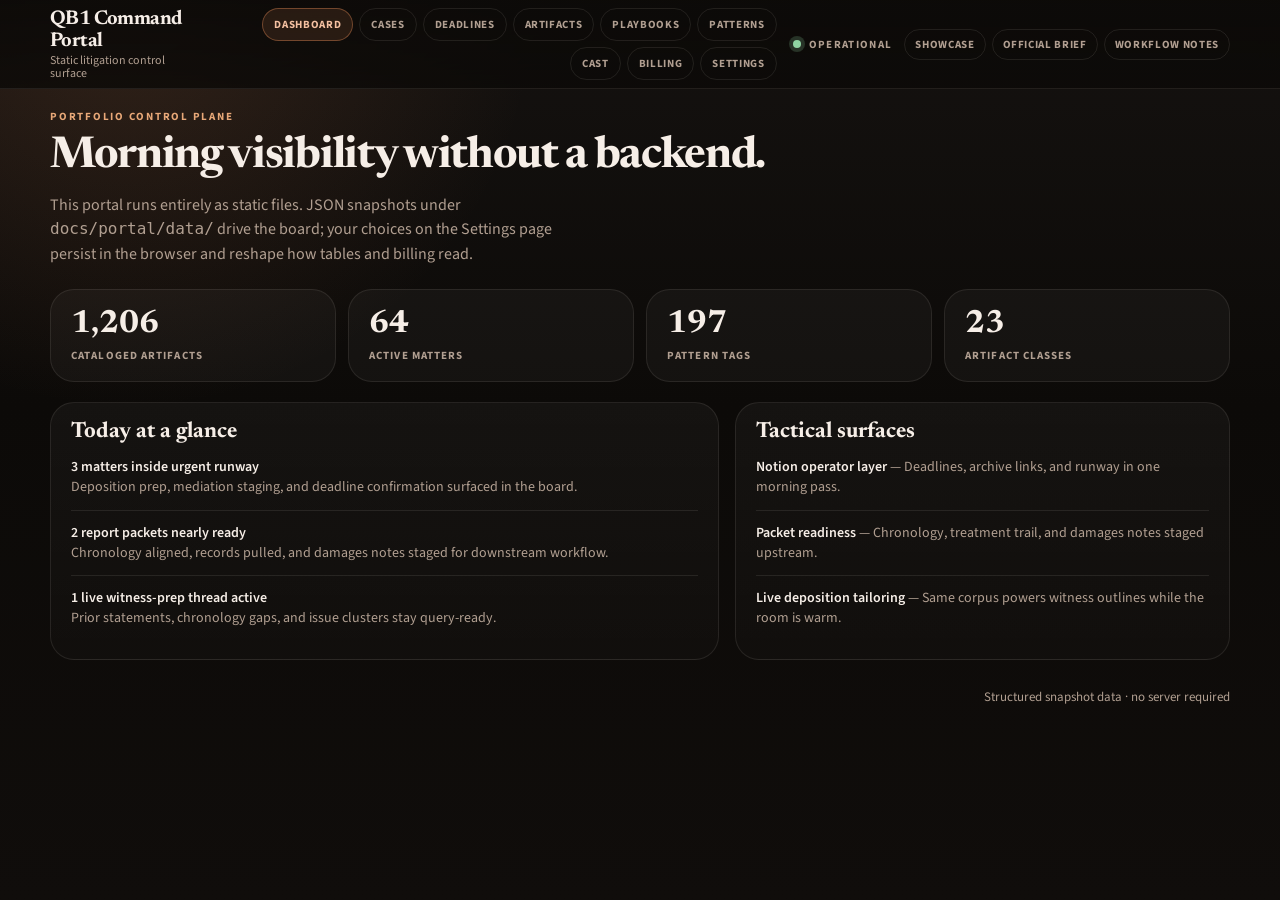
==== commit db09ceca: "Expand showcase with sanitized innovation playbooks Co-authored-by: Maxwell Kemp <maxwellkemp10-ux@u" ====
--- a/docs/portal/index.html
+++ b/docs/portal/index.html
@@ -24,6 +24,7 @@
         <button type="button" data-page="cases">Cases</button>
         <button type="button" data-page="deadlines">Deadlines</button>
         <button type="button" data-page="artifacts">Artifacts</button>
+        <button type="button" data-page="playbooks">Playbooks</button>
         <button type="button" data-page="patterns">Patterns</button>
         <button type="button" data-page="characters">Cast</button>
         <button type="button" data-page="billing">Billing</button>
@@ -145,6 +146,54 @@
             </thead>
             <tbody></tbody>
           </table>
+        </div>
+      </div>
+    </div>
+
+    <!-- Patterns -->
+    <div id="page-playbooks" class="page">
+      <div class="shell">
+        <header class="page-header">
+          <p class="eyebrow">Sanitized innovation transfer</p>
+          <h1 class="page-title">Playbooks</h1>
+          <p class="lede">
+            This page packages high-leverage Stonewall innovations into public-safe operational modules.
+            It is designed to maximize showcase transfer from the main repo while preserving confidentiality.
+          </p>
+        </header>
+
+        <div class="grid-2">
+          <article class="card">
+            <div class="card-header">
+              <h2 class="card-title">Innovation modules</h2>
+              <span class="card-badge">repo-derived</span>
+            </div>
+            <div id="playbook-modules" class="playbook-grid"></div>
+          </article>
+          <article class="card">
+            <div class="card-header">
+              <h2 class="card-title">Pipeline simulator</h2>
+              <span class="card-badge">sanitized flow</span>
+            </div>
+            <ol id="playbook-pipeline" class="pipeline-list"></ol>
+          </article>
+        </div>
+
+        <div class="grid-2" style="margin-top:16px;">
+          <article class="card">
+            <div class="card-header">
+              <h2 class="card-title">QC checks</h2>
+              <span class="card-badge">trust layer</span>
+            </div>
+            <ul id="playbook-qc" class="list-plain"></ul>
+          </article>
+          <article class="card">
+            <div class="card-header">
+              <h2 class="card-title">Readiness lanes</h2>
+              <span class="card-badge">operator value</span>
+            </div>
+            <ul id="playbook-readiness" class="list-plain"></ul>
+          </article>
         </div>
       </div>
     </div>
--- a/docs/portal/style.css
+++ b/docs/portal/style.css
@@ -408,6 +408,88 @@
   gap: 12px;
 }
 
+.playbook-grid {
+  display: grid;
+  grid-template-columns: repeat(2, minmax(0, 1fr));
+  gap: 10px;
+}
+
+.playbook-card {
+  border: 1px solid var(--line);
+  border-radius: 14px;
+  background: rgba(0, 0, 0, 0.18);
+  padding: 12px;
+}
+.playbook-card__head {
+  display: flex;
+  align-items: center;
+  justify-content: space-between;
+  gap: 8px;
+}
+.playbook-layer {
+  display: inline-block;
+  padding: 3px 8px;
+  border-radius: 999px;
+  border: 1px solid rgba(207, 125, 78, 0.45);
+  background: var(--accent-soft);
+  color: #f4c0a1;
+  font-size: 10px;
+  letter-spacing: 0.06em;
+  text-transform: uppercase;
+  font-weight: 700;
+}
+
+.playbook-card h3 {
+  margin: 8px 0 0;
+  font-family: var(--font-serif);
+  font-size: 20px;
+}
+
+.playbook-card p {
+  margin: 8px 0 0;
+  font-size: 13px;
+  color: var(--muted);
+  line-height: 1.4;
+}
+
+.playbook-meta {
+  display: inline-block;
+  padding: 3px 8px;
+  border-radius: 999px;
+  border: 1px solid rgba(207, 125, 78, 0.45);
+  background: var(--accent-soft);
+  color: #f4c0a1;
+  font-size: 10px;
+  letter-spacing: 0.06em;
+  text-transform: uppercase;
+  font-weight: 700;
+}
+
+.playbook-signal {
+  display: block;
+  margin-top: 8px;
+  font-family: var(--font-mono);
+  font-size: 11px;
+  color: #f4c0a1;
+}
+
+.pipeline-list {
+  margin: 0;
+  padding-left: 18px;
+  display: grid;
+  gap: 10px;
+}
+
+.pipeline-list li {
+  color: var(--muted);
+  font-size: 13px;
+  line-height: 1.4;
+}
+
+.pipeline-list li strong {
+  color: var(--text);
+}
+
 .pattern-card {
   border: 1px solid var(--line);
   border-radius: var(--radius);
@@ -595,4 +677,8 @@
   .metric-grid {
     grid-template-columns: 1fr;
   }
-}
+
+  .playbook-grid {
+    grid-template-columns: 1fr;
+  }
+}
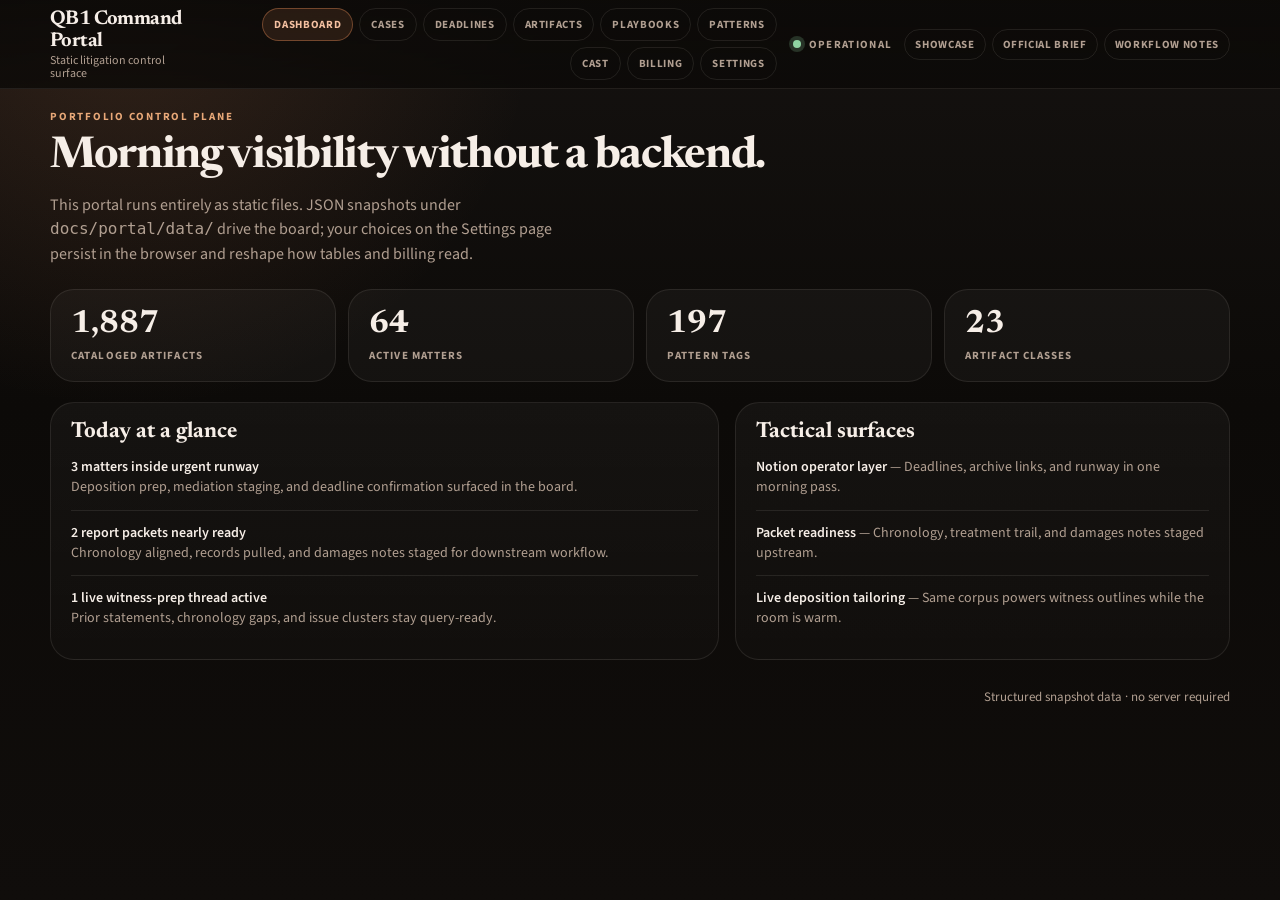
==== commit f6b852b8: "strip apologetic language + add showcase voice CI guard Agent-Logs-Url: https://github.com/maxwellke" ====
--- a/docs/portal/index.html
+++ b/docs/portal/index.html
@@ -150,15 +150,15 @@
       </div>
     </div>
 
-    <!-- Patterns -->
+    <!-- Playbooks -->
     <div id="page-playbooks" class="page">
       <div class="shell">
         <header class="page-header">
-          <p class="eyebrow">Sanitized innovation transfer</p>
+          <p class="eyebrow">Innovation transfer</p>
           <h1 class="page-title">Playbooks</h1>
           <p class="lede">
-            This page packages high-leverage Stonewall innovations into public-safe operational modules.
-            It is designed to maximize showcase transfer from the main repo while preserving confidentiality.
+            This page packages the high-leverage Stonewall innovations into runnable operational modules.
+            Use it as the launchpad for the main pipeline lanes.
           </p>
         </header>
 
@@ -173,7 +173,7 @@
           <article class="card">
             <div class="card-header">
               <h2 class="card-title">Pipeline simulator</h2>
-              <span class="card-badge">sanitized flow</span>
+              <span class="card-badge">live flow</span>
             </div>
             <ol id="playbook-pipeline" class="pipeline-list"></ol>
           </article>
--- a/docs/portal/style.css
+++ b/docs/portal/style.css
@@ -452,19 +452,6 @@
   line-height: 1.4;
 }
 
-.playbook-meta {
-  display: inline-block;
-  padding: 3px 8px;
-  border-radius: 999px;
-  border: 1px solid rgba(207, 125, 78, 0.45);
-  background: var(--accent-soft);
-  color: #f4c0a1;
-  font-size: 10px;
-  letter-spacing: 0.06em;
-  text-transform: uppercase;
-  font-weight: 700;
-}
-
 .playbook-signal {
   display: block;
   margin-top: 8px;
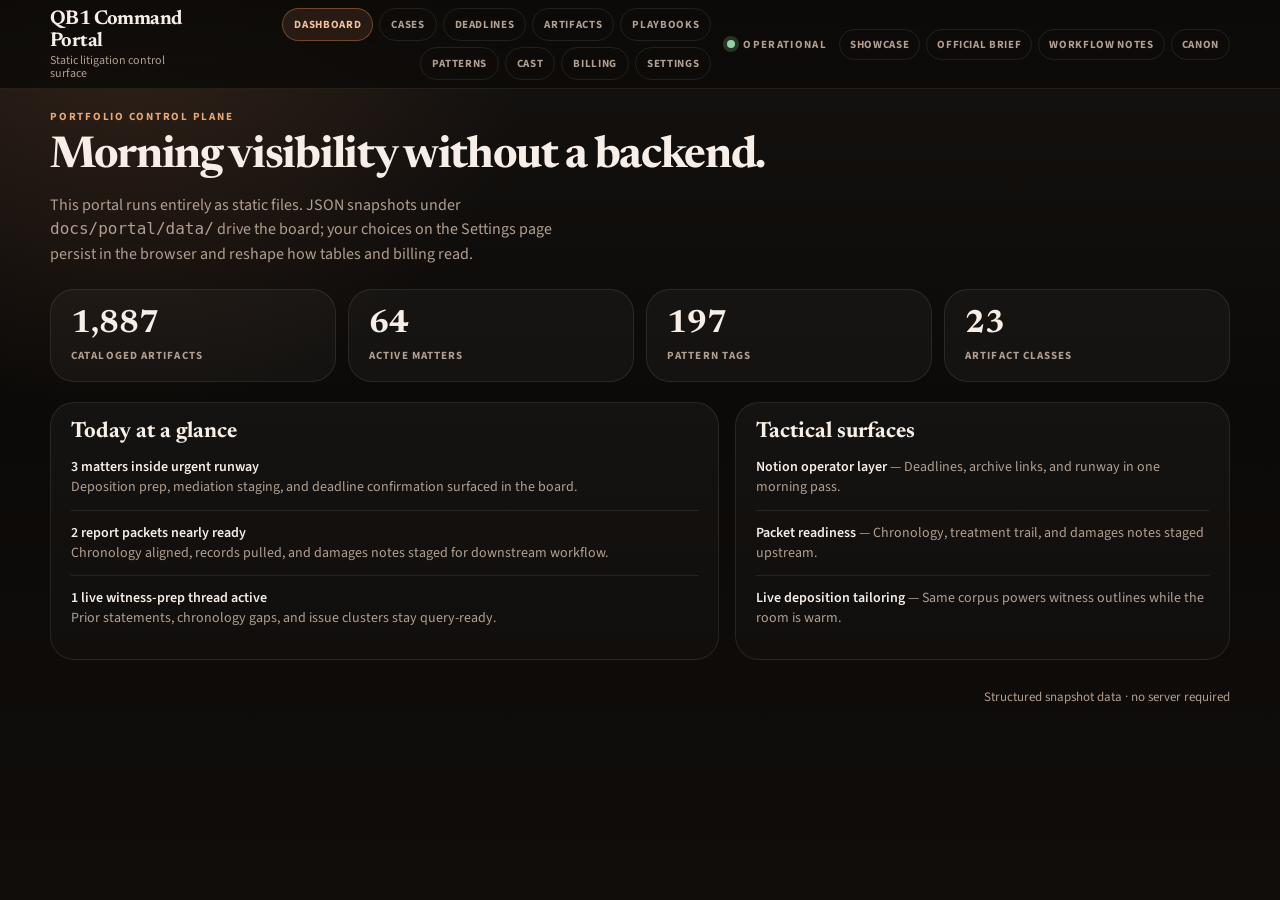
==== commit ab65d6da: "link to stonewall.esq across all surfaces + mobile tightening Agent-Logs-Url: https://github.com/max" ====
--- a/docs/portal/index.html
+++ b/docs/portal/index.html
@@ -36,6 +36,7 @@
           <a href="../">Showcase</a>
           <a href="../official-brief.html">Official Brief</a>
           <a href="../insights.html">Workflow Notes</a>
+          <a href="https://stonewall.esq">Canon</a>
         </div>
       </div>
     </div>
--- a/docs/portal/style.css
+++ b/docs/portal/style.css
@@ -668,4 +668,24 @@
   .playbook-grid {
     grid-template-columns: 1fr;
   }
-}
+
+  .portal-top__inner {
+    flex-direction: column;
+    align-items: stretch;
+    padding: 10px 0;
+  }
+
+  .topbar-right {
+    flex-wrap: wrap;
+    justify-content: flex-start;
+  }
+
+  .external-links {
+    width: 100%;
+  }
+
+  .portal-nav button {
+    padding: 7px 9px;
+    font-size: 10px;
+  }
+}
